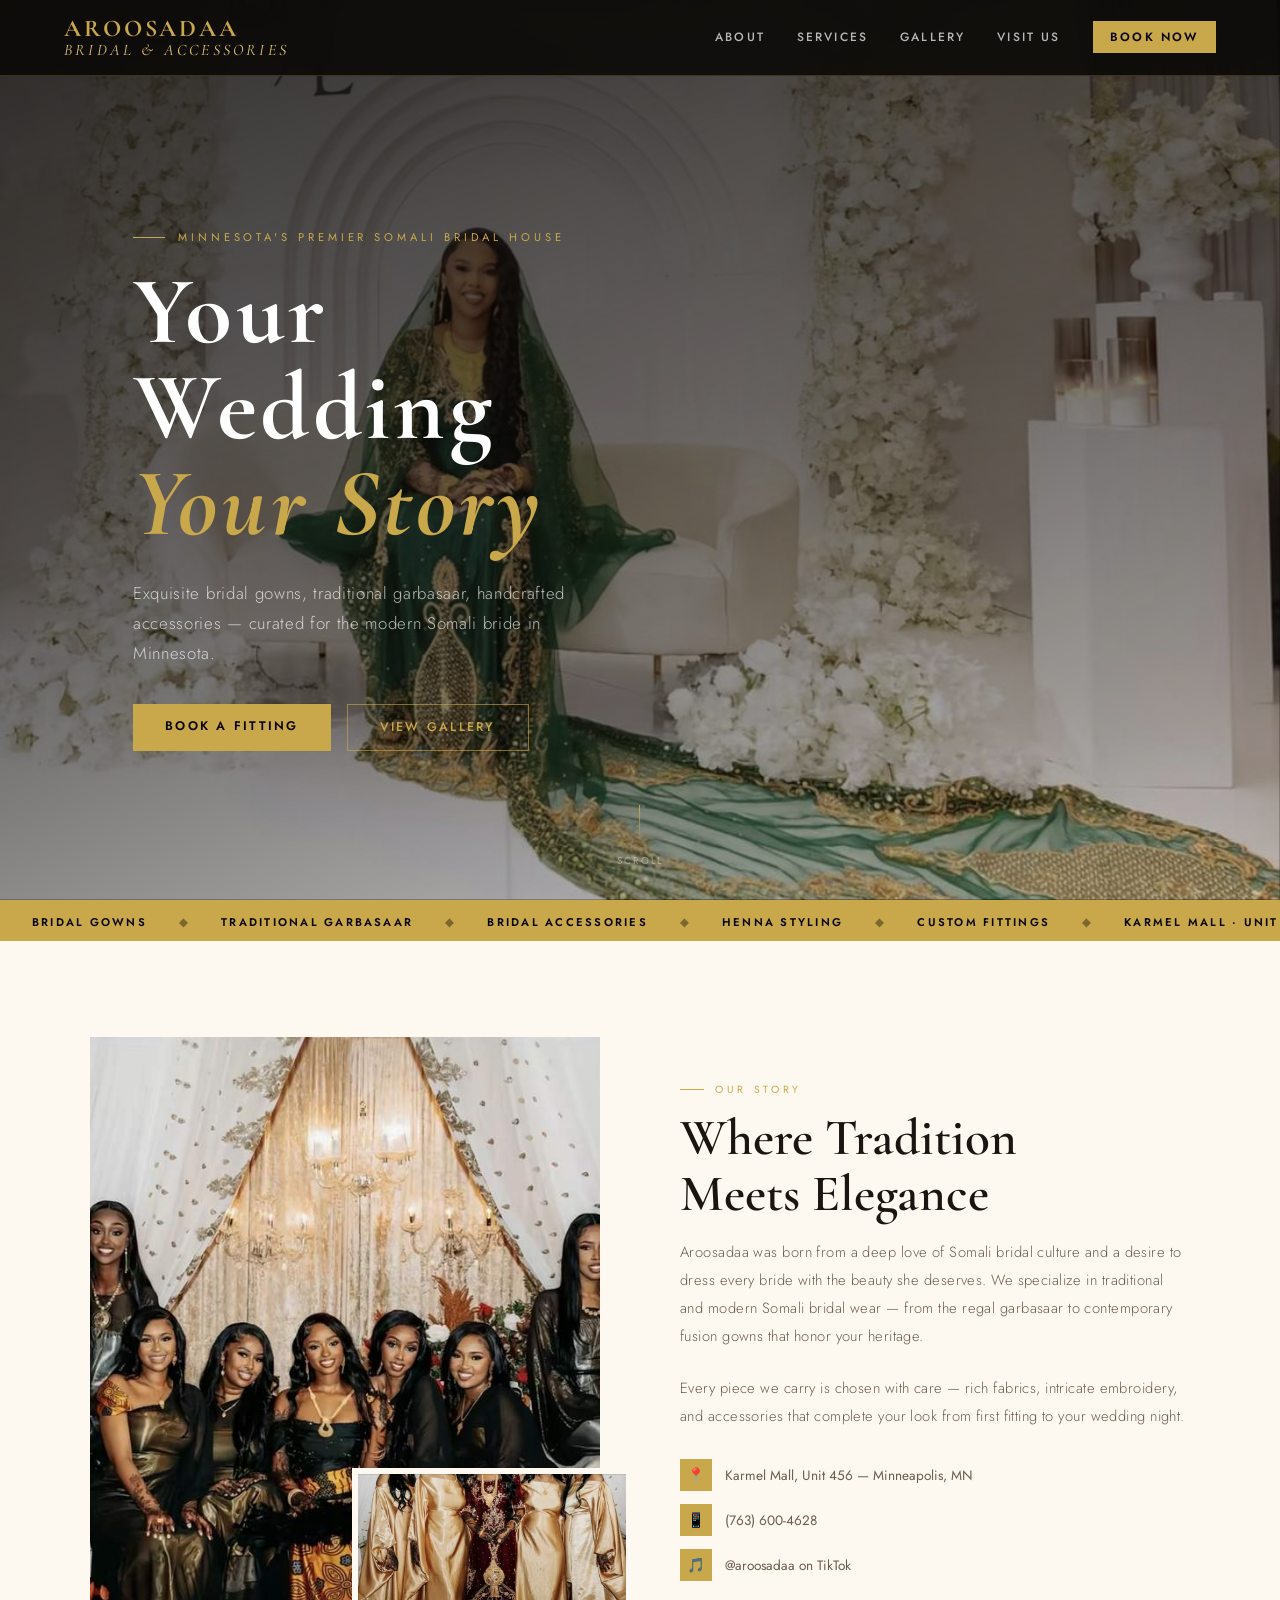
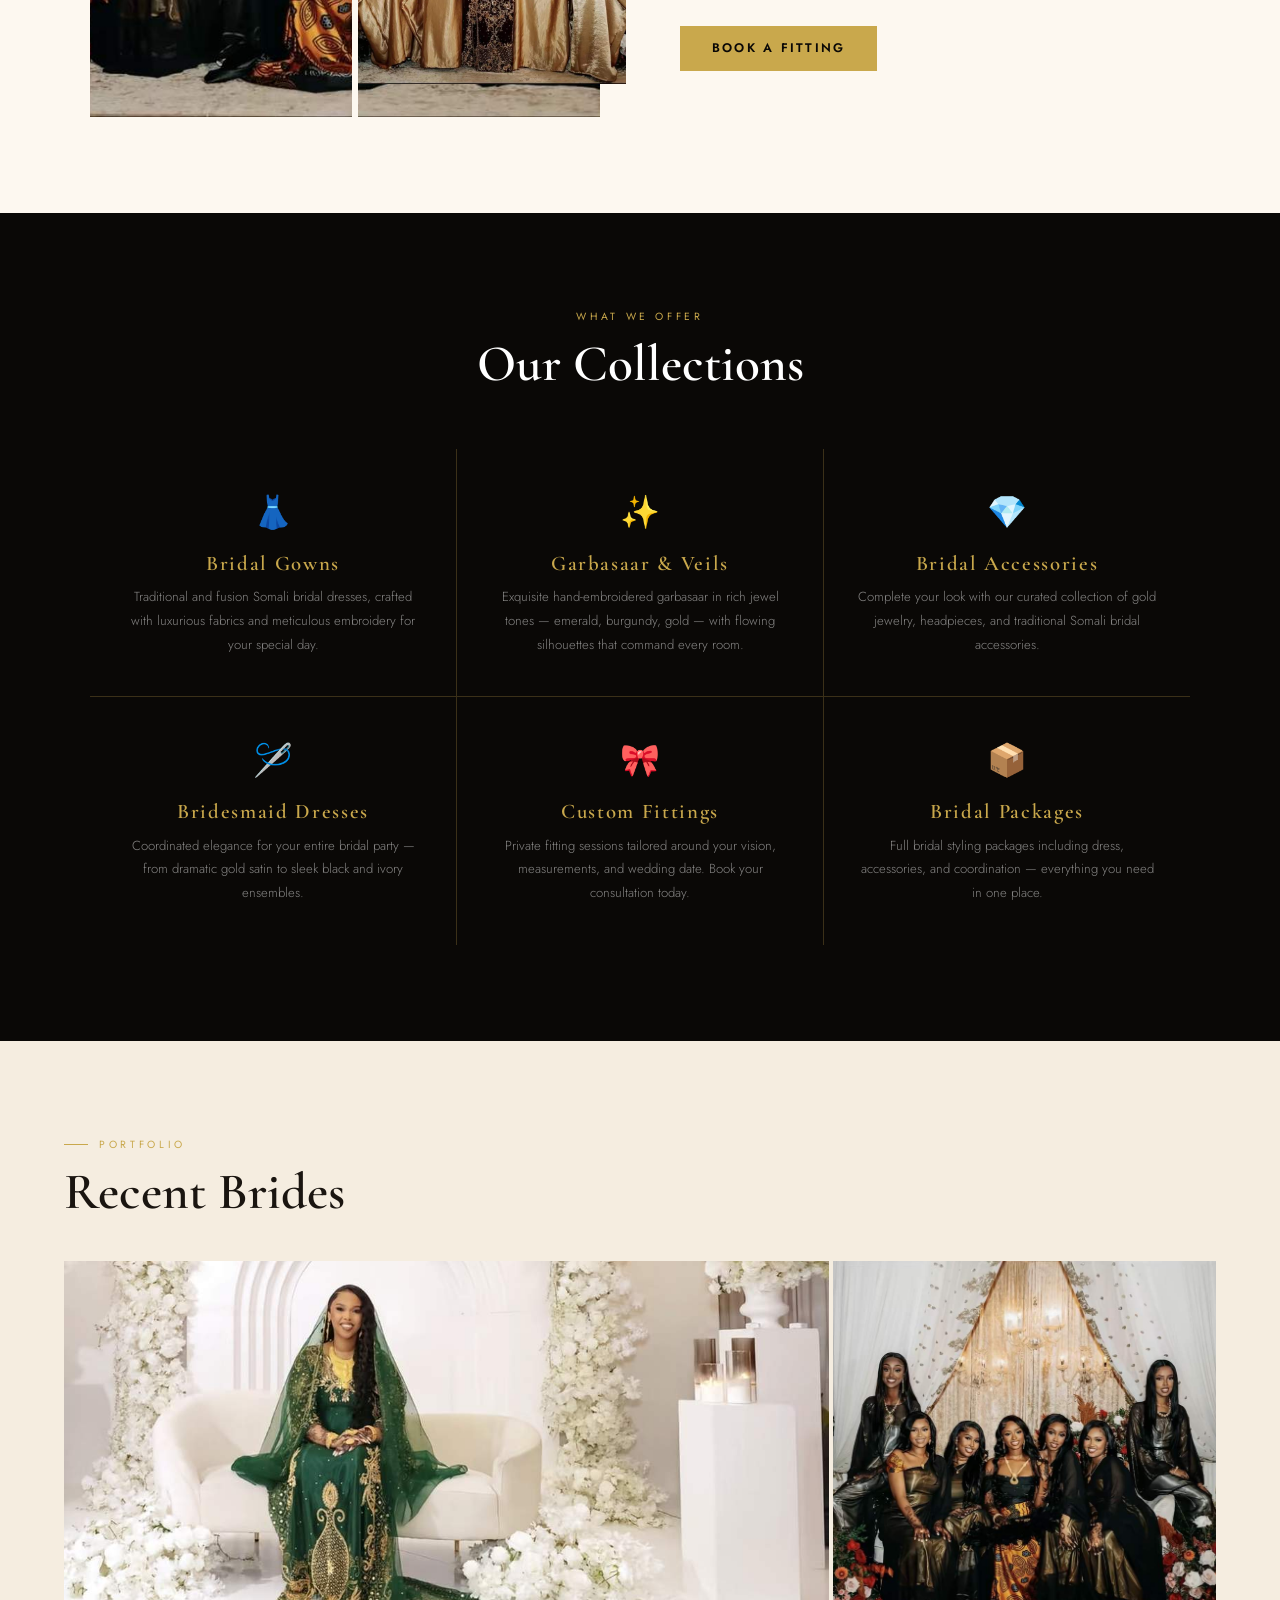
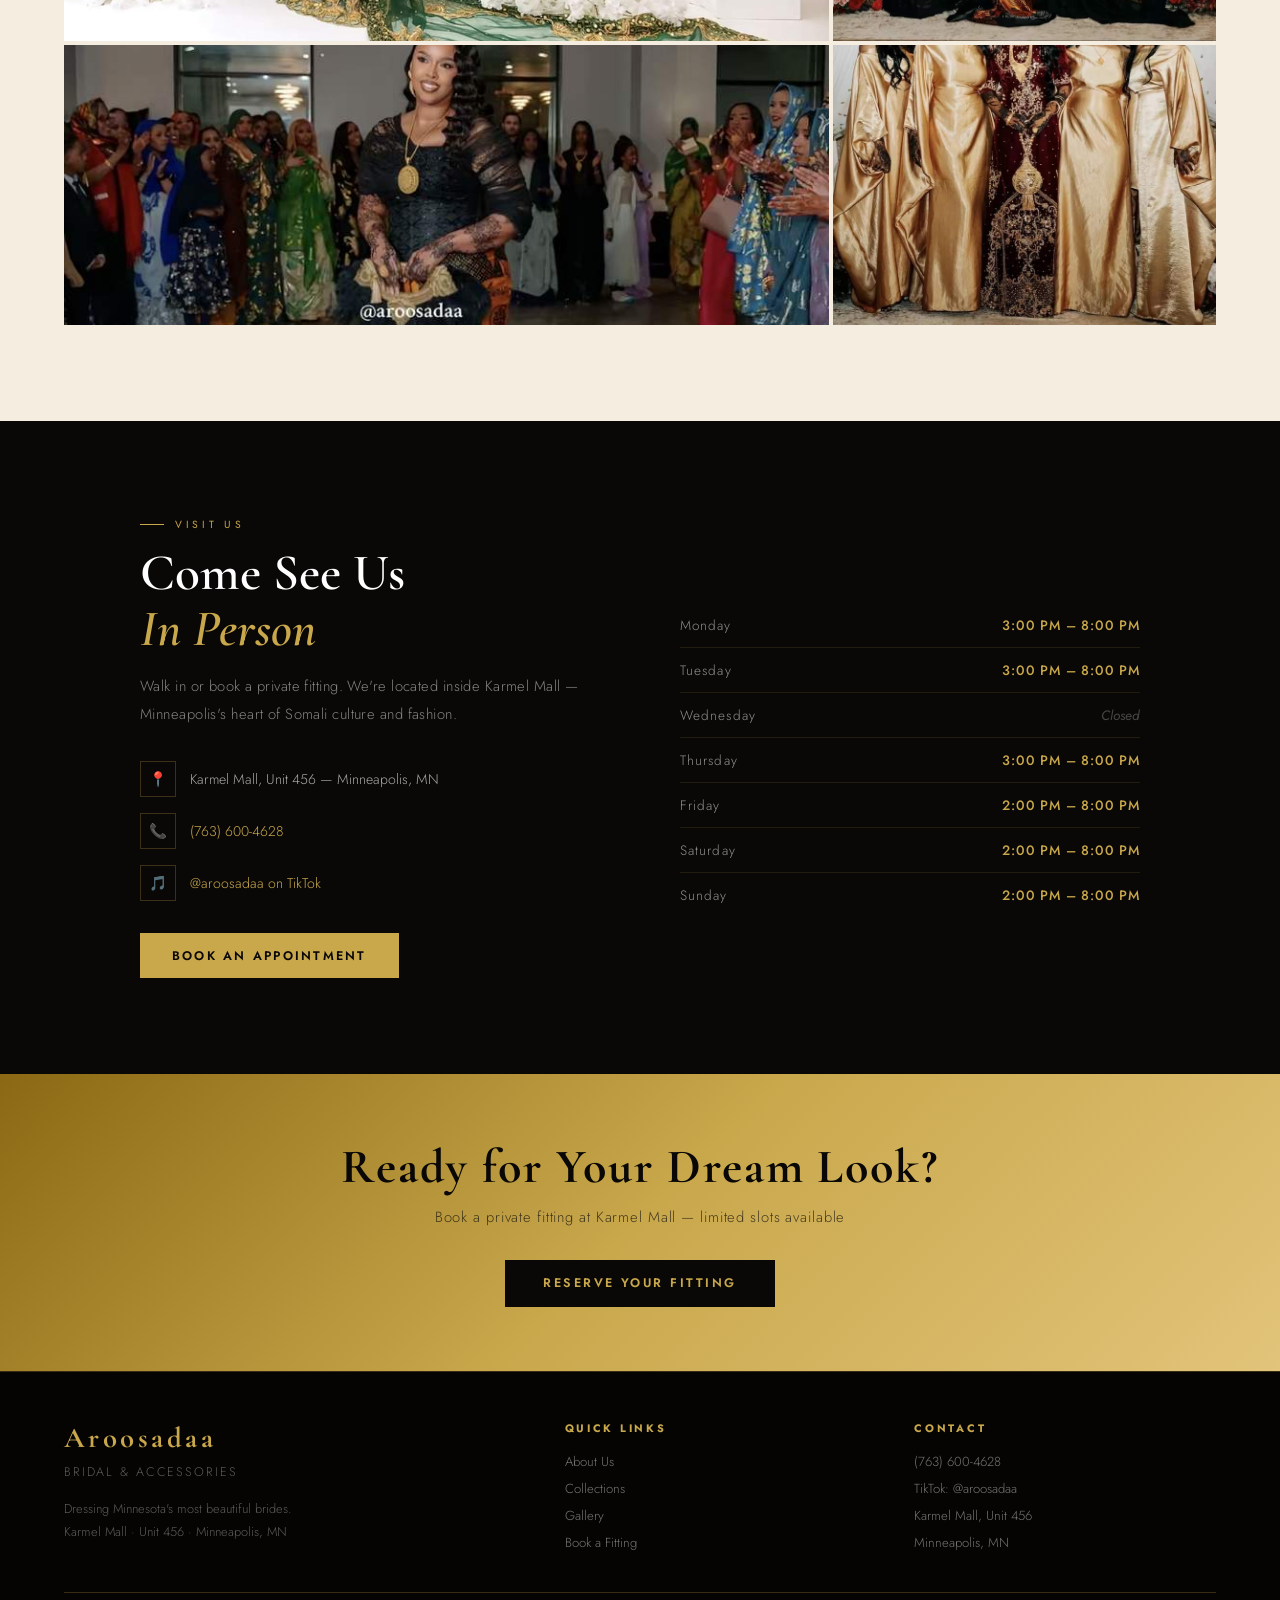
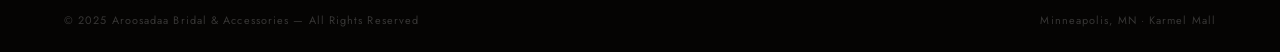
==== index.html @ 484277cc "Rename index to index.html" ====
<!DOCTYPE html>
<html lang="en">
<head>
<meta charset="UTF-8">
<meta name="viewport" content="width=device-width,initial-scale=1.0,maximum-scale=1.0,user-scalable=no">
<title>Aroosadaa — Bridal & Accessories | Minnesota</title>
<meta name="description" content="Somali bridal dresses, accessories & styling in Minnesota. Karmel Mall Unit 456. Call 763-600-4628.">
<meta property="og:title" content="Aroosadaa — Bridal & Accessories">
<meta property="og:description" content="Luxury Somali bridal fashion in Minnesota. Karmel Mall Unit 456.">
<meta property="og:image" content="[data-uri]...">
<link rel="preconnect" href="https://fonts.googleapis.com">
<link href="https://fonts.googleapis.com/css2?family=Cormorant+Garamond:ital,wght@0,400;0,600;0,700;1,400;1,600&family=Jost:wght@300;400;500;600&display=swap" rel="stylesheet">
<style>
*,*::before,*::after{box-sizing:border-box;margin:0;padding:0}
:root{
  --black:#0a0806;
  --gold:#c9a84c;
  --gold-light:#e2c47a;
  --gold-dark:#8b6914;
  --cream:#fdf8f0;
  --warm:#f5ede0;
  --text:#1a1510;
  --mid:#6b5d4f;
  --white:#fff;
  --border:rgba(201,168,76,.25);
}
html{scroll-behavior:smooth}
body{font-family:'Jost',sans-serif;color:var(--text);background:var(--black);overflow-x:hidden;-webkit-text-size-adjust:100%}
img{display:block;width:100%;object-fit:cover}
a{text-decoration:none;color:inherit}

/* NAV */
nav{position:fixed;top:0;left:0;right:0;z-index:300;display:flex;align-items:center;justify-content:space-between;padding:.9rem 5%;background:rgba(10,8,6,.88);backdrop-filter:blur(12px);border-bottom:1px solid var(--border)}
.nav-logo{font-family:'Cormorant Garamond',serif;font-size:1.5rem;font-weight:700;color:var(--gold);letter-spacing:.12em;text-transform:uppercase}
.nav-logo span{font-weight:400;font-style:italic;color:var(--gold-light);font-size:1rem;display:block;letter-spacing:.2em;margin-top:-.2rem}
.nav-links{display:flex;gap:2rem;align-items:center}
.nav-links a{font-size:.75rem;font-weight:500;letter-spacing:.18em;text-transform:uppercase;color:rgba(255,255,255,.7);transition:color .2s}
.nav-links a:hover{color:var(--gold)}
.nav-cta{background:var(--gold)!important;color:var(--black)!important;padding:.45rem 1.1rem;font-weight:600!important}
.nav-cta:hover{background:var(--gold-light)!important}
.nav-phone{display:none;background:var(--gold);color:var(--black);padding:.4rem 1rem;font-size:.72rem;font-weight:600;letter-spacing:.1em;text-transform:uppercase}

/* HERO */
.hero{position:relative;height:100svh;min-height:600px;overflow:hidden;margin-top:0}
.hero-bg{position:absolute;inset:0}
.hero-bg img{width:100%;height:100%;object-fit:cover;object-position:center 20%;transform:scale(1.04);animation:heroZoom 12s ease forwards}
@keyframes heroZoom{to{transform:scale(1)}}
.hero-bg::after{content:'';position:absolute;inset:0;background:linear-gradient(160deg,rgba(10,8,6,.85) 0%,rgba(10,8,6,.6) 50%,rgba(10,8,6,.2) 100%)}
.hero-content{position:relative;z-index:2;height:100%;display:flex;flex-direction:column;justify-content:center;padding:0 6%;padding-top:80px;max-width:700px}
.hero-eyebrow{font-size:.7rem;letter-spacing:.35em;text-transform:uppercase;color:var(--gold);margin-bottom:1.2rem;display:flex;align-items:center;gap:.8rem}
.hero-eyebrow::before{content:'';width:32px;height:1px;background:var(--gold)}
.hero h1{font-family:'Cormorant Garamond',serif;font-size:clamp(3rem,8vw,6rem);font-weight:700;color:var(--white);line-height:1;letter-spacing:.04em;margin-bottom:.4rem}
.hero h1 em{color:var(--gold);font-style:italic;display:block}
.hero-sub{font-size:clamp(.9rem,2.5vw,1.05rem);color:rgba(255,255,255,.7);line-height:1.8;margin:1.2rem 0 2.2rem;max-width:480px;font-weight:300;letter-spacing:.04em}
.hero-btns{display:flex;gap:1rem;flex-wrap:wrap}
.btn-gold{background:var(--gold);color:var(--black);padding:.85rem 2rem;font-family:'Jost',sans-serif;font-size:.78rem;font-weight:600;letter-spacing:.18em;text-transform:uppercase;transition:all .25s;display:inline-block}
.btn-gold:hover{background:var(--gold-light)}
.btn-ghost{border:1px solid rgba(201,168,76,.6);color:var(--gold);padding:.85rem 2rem;font-size:.78rem;font-weight:500;letter-spacing:.18em;text-transform:uppercase;transition:all .25s;display:inline-block}
.btn-ghost:hover{border-color:var(--gold);background:rgba(201,168,76,.08)}
.hero-scroll{position:absolute;bottom:2rem;left:50%;transform:translateX(-50%);z-index:2;display:flex;flex-direction:column;align-items:center;gap:.5rem;color:rgba(255,255,255,.4);font-size:.62rem;letter-spacing:.2em;text-transform:uppercase}
.hero-scroll-line{width:1px;height:40px;background:linear-gradient(to bottom,var(--gold),transparent);animation:scrollLine 2s ease-in-out infinite}
@keyframes scrollLine{0%,100%{opacity:.4;transform:scaleY(1)}50%{opacity:1;transform:scaleY(.6)}}

/* TICKER */
.ticker{background:var(--gold);overflow:hidden;padding:.55rem 0;white-space:nowrap}
.ticker-inner{display:inline-flex;animation:ticker 20s linear infinite}
.ticker-inner span{padding:0 2rem;color:var(--black);font-size:.7rem;font-weight:600;letter-spacing:.2em;text-transform:uppercase}
.ticker-inner .sep{color:rgba(10,8,6,.4);padding:0}
@keyframes ticker{from{transform:translateX(0)}to{transform:translateX(-50%)}}

/* SECTION BASE */
section{padding:6rem 5%}
.s-label{font-size:.65rem;letter-spacing:.35em;text-transform:uppercase;color:var(--gold);margin-bottom:.8rem;display:flex;align-items:center;gap:.7rem}
.s-label::before{content:'';width:24px;height:1px;background:var(--gold)}
.s-title{font-family:'Cormorant Garamond',serif;font-size:clamp(2rem,5vw,3.2rem);font-weight:600;line-height:1.1;margin-bottom:1rem}
.s-body{font-size:.92rem;line-height:1.9;color:var(--mid);font-weight:300;letter-spacing:.03em}

/* ABOUT */
.about{background:var(--cream)}
.about-inner{display:grid;grid-template-columns:1fr 1fr;gap:5rem;align-items:center;max-width:1100px;margin:0 auto}
.about-img-wrap{position:relative}
.about-img-main{aspect-ratio:3/4;overflow:hidden}
.about-img-main img{height:100%}
.about-img-accent{position:absolute;bottom:-2rem;right:-2rem;width:55%;aspect-ratio:1;overflow:hidden;border:6px solid var(--cream)}
.about-text .s-body{margin-bottom:1.5rem}
.about-detail{display:flex;align-items:center;gap:.8rem;margin-bottom:.8rem;font-size:.85rem;color:var(--mid)}
.about-detail-icon{width:32px;height:32px;background:var(--gold);display:flex;align-items:center;justify-content:center;font-size:.9rem;flex-shrink:0}

/* SERVICES */
.services{background:var(--black)}
.services-head{text-align:center;margin-bottom:3.5rem}
.services-head .s-title{color:var(--white)}
.services-head .s-label{justify-content:center}
.services-head .s-label::before{display:none}
.services-grid{display:grid;grid-template-columns:repeat(3,1fr);gap:1px;background:var(--border);max-width:1100px;margin:0 auto}
.svc-card{background:var(--black);padding:2.5rem 2rem;text-align:center;transition:background .3s;position:relative;overflow:hidden}
.svc-card::before{content:'';position:absolute;bottom:0;left:0;right:0;height:2px;background:var(--gold);transform:scaleX(0);transition:transform .4s;transform-origin:left}
.svc-card:hover{background:#12100d}
.svc-card:hover::before{transform:scaleX(1)}
.svc-icon{font-size:2rem;margin-bottom:1rem}
.svc-name{font-family:'Cormorant Garamond',serif;font-size:1.3rem;font-weight:600;color:var(--gold);margin-bottom:.6rem;letter-spacing:.08em}
.svc-desc{font-size:.82rem;color:rgba(255,255,255,.5);line-height:1.8;font-weight:300}

/* GALLERY */
.gallery{background:var(--warm);padding:6rem 0}
.gallery-head{padding:0 5%;margin-bottom:2.5rem}
.gallery-grid{display:grid;grid-template-columns:2fr 1fr;grid-template-rows:380px 280px;gap:4px;padding:0 5%}
.g-item{overflow:hidden;position:relative}
.g-item.span2{grid-column:1/3}
.g-item img{height:100%;transition:transform .6s ease}
.g-item:hover img{transform:scale(1.04)}
.g-item-overlay{position:absolute;inset:0;background:linear-gradient(to top,rgba(10,8,6,.6) 0%,transparent 50%);opacity:0;transition:opacity .3s}
.g-item:hover .g-item-overlay{opacity:1}

/* HOURS */
.hours{background:var(--black)}
.hours-inner{display:grid;grid-template-columns:1fr 1fr;gap:5rem;align-items:center;max-width:1000px;margin:0 auto}
.hours .s-title{color:var(--white)}
.hours-table{margin-top:1.5rem}
.h-row{display:flex;justify-content:space-between;align-items:center;padding:.75rem 0;border-bottom:1px solid rgba(201,168,76,.12);font-size:.85rem}
.h-row:last-child{border:none}
.h-day{color:rgba(255,255,255,.55);letter-spacing:.08em;font-weight:300}
.h-time{color:var(--gold);font-weight:500;letter-spacing:.06em}
.h-closed{color:rgba(255,255,255,.25);font-style:italic}
.hours-cta{margin-top:2rem;display:flex;flex-direction:column;gap:1rem}
.contact-line{display:flex;align-items:center;gap:.9rem;color:rgba(255,255,255,.65);font-size:.88rem;font-weight:300}
.contact-icon{width:36px;height:36px;border:1px solid var(--border);display:flex;align-items:center;justify-content:center;font-size:.9rem;flex-shrink:0;color:var(--gold)}

/* CTA BANNER */
.cta-band{background:linear-gradient(135deg,var(--gold-dark) 0%,var(--gold) 50%,var(--gold-light) 100%);padding:4rem 5%;text-align:center}
.cta-band h2{font-family:'Cormorant Garamond',serif;font-size:clamp(2rem,5vw,3rem);font-weight:700;color:var(--black);margin-bottom:.6rem;letter-spacing:.04em}
.cta-band p{color:rgba(10,8,6,.7);font-size:.92rem;margin-bottom:2rem;font-weight:300;letter-spacing:.06em}
.btn-dark{background:var(--black);color:var(--gold);padding:.9rem 2.4rem;font-size:.78rem;font-weight:600;letter-spacing:.2em;text-transform:uppercase;transition:all .25s;display:inline-block}
.btn-dark:hover{background:#1a1510}

/* FOOTER */
footer{background:#050403;padding:3rem 5% 1.5rem;border-top:1px solid var(--border)}
.footer-top{display:grid;grid-template-columns:1.5fr 1fr 1fr;gap:3rem;padding-bottom:2rem;border-bottom:1px solid var(--border)}
.footer-brand{font-family:'Cormorant Garamond',serif;font-size:1.8rem;font-weight:700;color:var(--gold);letter-spacing:.12em;margin-bottom:.5rem}
.footer-tagline{font-size:.78rem;color:rgba(255,255,255,.35);letter-spacing:.15em;text-transform:uppercase;font-weight:300}
.footer-col h4{font-size:.68rem;letter-spacing:.25em;text-transform:uppercase;color:var(--gold);margin-bottom:1rem}
.footer-col a,.footer-col p{display:block;font-size:.82rem;color:rgba(255,255,255,.45);margin-bottom:.5rem;font-weight:300;transition:color .2s}
.footer-col a:hover{color:var(--gold)}
.footer-bottom{padding-top:1.2rem;display:flex;justify-content:space-between;align-items:center;flex-wrap:wrap;gap:.5rem}
.footer-bottom p{font-size:.68rem;color:rgba(255,255,255,.2);letter-spacing:.1em}

/* SCROLL REVEAL */
.reveal{opacity:0;transform:translateY(32px);transition:opacity .7s ease,transform .7s ease}
.reveal-l{opacity:0;transform:translateX(-40px);transition:opacity .75s ease,transform .75s ease}
.reveal-r{opacity:0;transform:translateX(40px);transition:opacity .75s ease,transform .75s ease}
.reveal.vis,.reveal-l.vis,.reveal-r.vis{opacity:1;transform:none}
.d1{transition-delay:.1s}.d2{transition-delay:.2s}.d3{transition-delay:.3s}

/* MOBILE */
@media(max-width:768px){
  .nav-links{display:none}
  .nav-phone{display:block}
  .about-inner{grid-template-columns:1fr;gap:3rem}
  .about-img-accent{display:none}
  .services-grid{grid-template-columns:1fr}
  .gallery-grid{grid-template-columns:1fr;grid-template-rows:280px 240px 240px;padding:0 4%}
  .g-item.span2{grid-column:auto}
  .hours-inner{grid-template-columns:1fr;gap:2rem}
  .footer-top{grid-template-columns:1fr;gap:1.8rem}
}
@media(max-width:480px){
  nav{padding:.8rem 4%}
  .hero-content{padding:0 5%;padding-top:70px}
  .hero h1{font-size:clamp(2.6rem,12vw,3.5rem)}
  .hero-btns{flex-direction:column}
  .btn-gold,.btn-ghost{text-align:center;width:100%;padding:.85rem 1rem}
  section{padding:4rem 4%}
  .gallery{padding:4rem 0}
  .gallery-head{padding:0 4%}
  .gallery-grid{padding:0 4%;gap:3px}
}
</style>
</head>
<body>

<nav>
  <div class="nav-logo">Aroosadaa<span>Bridal & Accessories</span></div>
  <div class="nav-links">
    <a href="#about">About</a>
    <a href="#services">Services</a>
    <a href="#gallery">Gallery</a>
    <a href="#hours">Visit Us</a>
    <a href="booking.html" class="nav-cta">Book Now</a>
  </div>
  <a href="tel:7636004628" class="nav-phone">📞 Book Now</a>
</nav>

<!-- HERO -->
<section class="hero">
  <div class="hero-bg">
    <img src="[data-uri]" alt="Aroosadaa bridal group">
  </div>
  <div class="hero-content">
    <div class="hero-eyebrow">Minnesota's Premier Somali Bridal House</div>
    <h1>Your Wedding<em>Your Story</em></h1>
    <p class="hero-sub">Exquisite bridal gowns, traditional garbasaar, handcrafted accessories — curated for the modern Somali bride in Minnesota.</p>
    <div class="hero-btns">
      <a href="booking.html" class="btn-gold">Book a Fitting</a>
      <a href="#gallery" class="btn-ghost">View Gallery</a>
    </div>
  </div>
  <div class="hero-scroll"><div class="hero-scroll-line"></div>Scroll</div>
</section>

<!-- TICKER -->
<div class="ticker">
  <div class="ticker-inner">
    <span>Bridal Gowns</span><span class="sep">◆</span>
    <span>Traditional Garbasaar</span><span class="sep">◆</span>
    <span>Bridal Accessories</span><span class="sep">◆</span>
    <span>Henna Styling</span><span class="sep">◆</span>
    <span>Custom Fittings</span><span class="sep">◆</span>
    <span>Karmel Mall · Unit 456</span><span class="sep">◆</span>
    <span>Bridal Gowns</span><span class="sep">◆</span>
    <span>Traditional Garbasaar</span><span class="sep">◆</span>
    <span>Bridal Accessories</span><span class="sep">◆</span>
    <span>Henna Styling</span><span class="sep">◆</span>
    <span>Custom Fittings</span><span class="sep">◆</span>
    <span>Karmel Mall · Unit 456</span><span class="sep">◆</span>
  </div>
</div>

<!-- ABOUT -->
<section class="about" id="about">
  <div class="about-inner">
    <div class="about-img-wrap reveal-l">
      <div class="about-img-main"><img src="[data-uri]" alt="Bride in emerald gown"></div>
      <div class="about-img-accent"><img src="[data-uri]" alt="Gold bridal dresses"></div>
    </div>
    <div class="about-text reveal-r">
      <p class="s-label">Our Story</p>
      <h2 class="s-title">Where Tradition<br>Meets Elegance</h2>
      <p class="s-body">Aroosadaa was born from a deep love of Somali bridal culture and a desire to dress every bride with the beauty she deserves. We specialize in traditional and modern Somali bridal wear — from the regal garbasaar to contemporary fusion gowns that honor your heritage.</p>
      <p class="s-body" style="margin-top:.8rem">Every piece we carry is chosen with care — rich fabrics, intricate embroidery, and accessories that complete your look from first fitting to your wedding night.</p>
      <div style="margin-top:1.8rem">
        <div class="about-detail"><div class="about-detail-icon">📍</div>Karmel Mall, Unit 456 — Minneapolis, MN</div>
        <div class="about-detail"><div class="about-detail-icon">📱</div>(763) 600-4628</div>
        <div class="about-detail"><div class="about-detail-icon">🎵</div>@aroosadaa on TikTok</div>
      </div>
      <a href="booking.html" class="btn-gold" style="display:inline-block;margin-top:2rem">Book a Fitting</a>
    </div>
  </div>
</section>

<!-- SERVICES -->
<section class="services" id="services">
  <div class="services-head reveal">
    <p class="s-label">What We Offer</p>
    <h2 class="s-title">Our Collections</h2>
  </div>
  <div class="services-grid">
    <div class="svc-card reveal d1"><div class="svc-icon">👗</div><div class="svc-name">Bridal Gowns</div><p class="svc-desc">Traditional and fusion Somali bridal dresses, crafted with luxurious fabrics and meticulous embroidery for your special day.</p></div>
    <div class="svc-card reveal d2"><div class="svc-icon">✨</div><div class="svc-name">Garbasaar & Veils</div><p class="svc-desc">Exquisite hand-embroidered garbasaar in rich jewel tones — emerald, burgundy, gold — with flowing silhouettes that command every room.</p></div>
    <div class="svc-card reveal d3"><div class="svc-icon">💎</div><div class="svc-name">Bridal Accessories</div><p class="svc-desc">Complete your look with our curated collection of gold jewelry, headpieces, and traditional Somali bridal accessories.</p></div>
    <div class="svc-card reveal d1"><div class="svc-icon">🪡</div><div class="svc-name">Bridesmaid Dresses</div><p class="svc-desc">Coordinated elegance for your entire bridal party — from dramatic gold satin to sleek black and ivory ensembles.</p></div>
    <div class="svc-card reveal d2"><div class="svc-icon">🎀</div><div class="svc-name">Custom Fittings</div><p class="svc-desc">Private fitting sessions tailored around your vision, measurements, and wedding date. Book your consultation today.</p></div>
    <div class="svc-card reveal d3"><div class="svc-icon">📦</div><div class="svc-name">Bridal Packages</div><p class="svc-desc">Full bridal styling packages including dress, accessories, and coordination — everything you need in one place.</p></div>
  </div>
</section>

<!-- GALLERY -->
<section class="gallery" id="gallery">
  <div class="gallery-head reveal">
    <p class="s-label">Portfolio</p>
    <h2 class="s-title">Recent Brides</h2>
  </div>
  <div class="gallery-grid">
    <div class="g-item reveal">
      <img src="[data-uri]" alt="Bridal group shot">
      <div class="g-item-overlay"></div>
    </div>
    <div class="g-item reveal d1">
      <img src="[data-uri]" alt="Emerald bridal gown">
      <div class="g-item-overlay"></div>
    </div>
    <div class="g-item reveal d1">
      <img src="[data-uri]" alt="Bride entrance">
      <div class="g-item-overlay"></div>
    </div>
    <div class="g-item reveal d2">
      <img src="[data-uri]" alt="Gold bridesmaid dresses">
      <div class="g-item-overlay"></div>
    </div>
  </div>
</section>

<!-- HOURS -->
<section class="hours" id="hours">
  <div class="hours-inner">
    <div class="reveal-l">
      <p class="s-label">Visit Us</p>
      <h2 class="s-title" style="color:var(--white)">Come See Us<br><em style="color:var(--gold);font-family:'Cormorant Garamond',serif;font-style:italic">In Person</em></h2>
      <p class="s-body" style="margin-top:.5rem;color:rgba(255,255,255,.5)">Walk in or book a private fitting. We're located inside Karmel Mall — Minneapolis's heart of Somali culture and fashion.</p>
      <div class="hours-cta">
        <div class="contact-line"><div class="contact-icon">📍</div>Karmel Mall, Unit 456 — Minneapolis, MN</div>
        <div class="contact-line"><div class="contact-icon">📞</div><a href="tel:7636004628" style="color:var(--gold)">(763) 600-4628</a></div>
        <div class="contact-line"><div class="contact-icon">🎵</div><a href="https://tiktok.com/@aroosadaa" target="_blank" style="color:var(--gold)">@aroosadaa on TikTok</a></div>
      </div>
      <a href="booking.html" class="btn-gold" style="display:inline-block;margin-top:2rem">Book an Appointment</a>
    </div>
    <div class="reveal-r">
      <div class="hours-table">
        <div class="h-row"><span class="h-day">Monday</span><span class="h-time">3:00 PM – 8:00 PM</span></div>
        <div class="h-row"><span class="h-day">Tuesday</span><span class="h-time">3:00 PM – 8:00 PM</span></div>
        <div class="h-row"><span class="h-day">Wednesday</span><span class="h-closed">Closed</span></div>
        <div class="h-row"><span class="h-day">Thursday</span><span class="h-time">3:00 PM – 8:00 PM</span></div>
        <div class="h-row"><span class="h-day">Friday</span><span class="h-time">2:00 PM – 8:00 PM</span></div>
        <div class="h-row"><span class="h-day">Saturday</span><span class="h-time">2:00 PM – 8:00 PM</span></div>
        <div class="h-row"><span class="h-day">Sunday</span><span class="h-time">2:00 PM – 8:00 PM</span></div>
      </div>
    </div>
  </div>
</section>

<!-- CTA BAND -->
<div class="cta-band">
  <h2>Ready for Your Dream Look?</h2>
  <p>Book a private fitting at Karmel Mall — limited slots available</p>
  <a href="booking.html" class="btn-dark">Reserve Your Fitting</a>
</div>

<!-- FOOTER -->
<footer>
  <div class="footer-top">
    <div>
      <div class="footer-brand">Aroosadaa</div>
      <div class="footer-tagline">Bridal & Accessories</div>
      <p style="color:rgba(255,255,255,.35);font-size:.8rem;margin-top:1rem;font-weight:300;line-height:1.8">Dressing Minnesota's most beautiful brides.<br>Karmel Mall · Unit 456 · Minneapolis, MN</p>
    </div>
    <div class="footer-col">
      <h4>Quick Links</h4>
      <a href="#about">About Us</a>
      <a href="#services">Collections</a>
      <a href="#gallery">Gallery</a>
      <a href="booking.html">Book a Fitting</a>
    </div>
    <div class="footer-col">
      <h4>Contact</h4>
      <a href="tel:7636004628">(763) 600-4628</a>
      <a href="https://tiktok.com/@aroosadaa" target="_blank">TikTok: @aroosadaa</a>
      <p>Karmel Mall, Unit 456</p>
      <p>Minneapolis, MN</p>
    </div>
  </div>
  <div class="footer-bottom">
    <p>© 2025 Aroosadaa Bridal & Accessories — All Rights Reserved</p>
    <p>Minneapolis, MN · Karmel Mall</p>
  </div>
</footer>

<script>
const ro = new IntersectionObserver(entries => {
  entries.forEach(e => { if(e.isIntersecting) e.target.classList.add('vis') });
}, {threshold:.12});
document.querySelectorAll('.reveal,.reveal-l,.reveal-r').forEach(el => ro.observe(el));
</script>
</body>
</html>
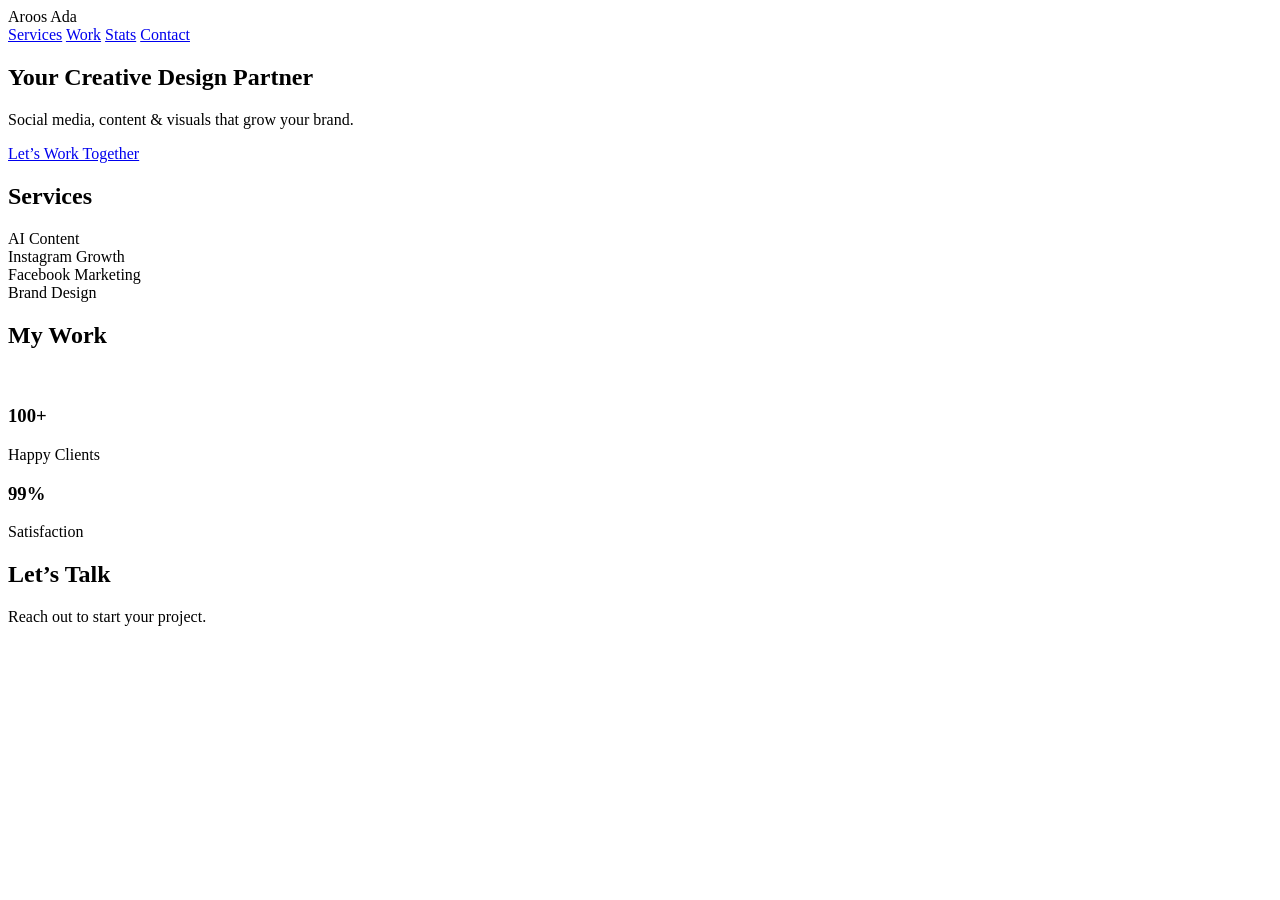
==== commit 3e5ef372: "Update index.html" ====
--- a/index.html
+++ b/index.html
@@ -1,363 +1,85 @@
 <!DOCTYPE html>
 <html lang="en">
 <head>
-<meta charset="UTF-8">
-<meta name="viewport" content="width=device-width,initial-scale=1.0,maximum-scale=1.0,user-scalable=no">
-<title>Aroosadaa — Bridal & Accessories | Minnesota</title>
-<meta name="description" content="Somali bridal dresses, accessories & styling in Minnesota. Karmel Mall Unit 456. Call 763-600-4628.">
-<meta property="og:title" content="Aroosadaa — Bridal & Accessories">
-<meta property="og:description" content="Luxury Somali bridal fashion in Minnesota. Karmel Mall Unit 456.">
-<meta property="og:image" content="[data-uri]...">
-<link rel="preconnect" href="https://fonts.googleapis.com">
-<link href="https://fonts.googleapis.com/css2?family=Cormorant+Garamond:ital,wght@0,400;0,600;0,700;1,400;1,600&family=Jost:wght@300;400;500;600&display=swap" rel="stylesheet">
-<style>
-*,*::before,*::after{box-sizing:border-box;margin:0;padding:0}
-:root{
-  --black:#0a0806;
-  --gold:#c9a84c;
-  --gold-light:#e2c47a;
-  --gold-dark:#8b6914;
-  --cream:#fdf8f0;
-  --warm:#f5ede0;
-  --text:#1a1510;
-  --mid:#6b5d4f;
-  --white:#fff;
-  --border:rgba(201,168,76,.25);
-}
-html{scroll-behavior:smooth}
-body{font-family:'Jost',sans-serif;color:var(--text);background:var(--black);overflow-x:hidden;-webkit-text-size-adjust:100%}
-img{display:block;width:100%;object-fit:cover}
-a{text-decoration:none;color:inherit}
+  <meta charset="UTF-8" />
+  <meta name="viewport" content="width=device-width, initial-scale=1" />
+  <title>Aroos Ada — Creative Design Partner</title>
 
-/* NAV */
-nav{position:fixed;top:0;left:0;right:0;z-index:300;display:flex;align-items:center;justify-content:space-between;padding:.9rem 5%;background:rgba(10,8,6,.88);backdrop-filter:blur(12px);border-bottom:1px solid var(--border)}
-.nav-logo{font-family:'Cormorant Garamond',serif;font-size:1.5rem;font-weight:700;color:var(--gold);letter-spacing:.12em;text-transform:uppercase}
-.nav-logo span{font-weight:400;font-style:italic;color:var(--gold-light);font-size:1rem;display:block;letter-spacing:.2em;margin-top:-.2rem}
-.nav-links{display:flex;gap:2rem;align-items:center}
-.nav-links a{font-size:.75rem;font-weight:500;letter-spacing:.18em;text-transform:uppercase;color:rgba(255,255,255,.7);transition:color .2s}
-.nav-links a:hover{color:var(--gold)}
-.nav-cta{background:var(--gold)!important;color:var(--black)!important;padding:.45rem 1.1rem;font-weight:600!important}
-.nav-cta:hover{background:var(--gold-light)!important}
-.nav-phone{display:none;background:var(--gold);color:var(--black);padding:.4rem 1rem;font-size:.72rem;font-weight:600;letter-spacing:.1em;text-transform:uppercase}
+  <!-- Styles -->
+  <link rel="stylesheet" href="style.css" />
 
-/* HERO */
-.hero{position:relative;height:100svh;min-height:600px;overflow:hidden;margin-top:0}
-.hero-bg{position:absolute;inset:0}
-.hero-bg img{width:100%;height:100%;object-fit:cover;object-position:center 20%;transform:scale(1.04);animation:heroZoom 12s ease forwards}
-@keyframes heroZoom{to{transform:scale(1)}}
-.hero-bg::after{content:'';position:absolute;inset:0;background:linear-gradient(160deg,rgba(10,8,6,.85) 0%,rgba(10,8,6,.6) 50%,rgba(10,8,6,.2) 100%)}
-.hero-content{position:relative;z-index:2;height:100%;display:flex;flex-direction:column;justify-content:center;padding:0 6%;padding-top:80px;max-width:700px}
-.hero-eyebrow{font-size:.7rem;letter-spacing:.35em;text-transform:uppercase;color:var(--gold);margin-bottom:1.2rem;display:flex;align-items:center;gap:.8rem}
-.hero-eyebrow::before{content:'';width:32px;height:1px;background:var(--gold)}
-.hero h1{font-family:'Cormorant Garamond',serif;font-size:clamp(3rem,8vw,6rem);font-weight:700;color:var(--white);line-height:1;letter-spacing:.04em;margin-bottom:.4rem}
-.hero h1 em{color:var(--gold);font-style:italic;display:block}
-.hero-sub{font-size:clamp(.9rem,2.5vw,1.05rem);color:rgba(255,255,255,.7);line-height:1.8;margin:1.2rem 0 2.2rem;max-width:480px;font-weight:300;letter-spacing:.04em}
-.hero-btns{display:flex;gap:1rem;flex-wrap:wrap}
-.btn-gold{background:var(--gold);color:var(--black);padding:.85rem 2rem;font-family:'Jost',sans-serif;font-size:.78rem;font-weight:600;letter-spacing:.18em;text-transform:uppercase;transition:all .25s;display:inline-block}
-.btn-gold:hover{background:var(--gold-light)}
-.btn-ghost{border:1px solid rgba(201,168,76,.6);color:var(--gold);padding:.85rem 2rem;font-size:.78rem;font-weight:500;letter-spacing:.18em;text-transform:uppercase;transition:all .25s;display:inline-block}
-.btn-ghost:hover{border-color:var(--gold);background:rgba(201,168,76,.08)}
-.hero-scroll{position:absolute;bottom:2rem;left:50%;transform:translateX(-50%);z-index:2;display:flex;flex-direction:column;align-items:center;gap:.5rem;color:rgba(255,255,255,.4);font-size:.62rem;letter-spacing:.2em;text-transform:uppercase}
-.hero-scroll-line{width:1px;height:40px;background:linear-gradient(to bottom,var(--gold),transparent);animation:scrollLine 2s ease-in-out infinite}
-@keyframes scrollLine{0%,100%{opacity:.4;transform:scaleY(1)}50%{opacity:1;transform:scaleY(.6)}}
+  <!-- Google Font -->
+  <link href="https://fonts.googleapis.com/css2?family=Inter:wght@300;400;600;700&display=swap" rel="stylesheet">
 
-/* TICKER */
-.ticker{background:var(--gold);overflow:hidden;padding:.55rem 0;white-space:nowrap}
-.ticker-inner{display:inline-flex;animation:ticker 20s linear infinite}
-.ticker-inner span{padding:0 2rem;color:var(--black);font-size:.7rem;font-weight:600;letter-spacing:.2em;text-transform:uppercase}
-.ticker-inner .sep{color:rgba(10,8,6,.4);padding:0}
-@keyframes ticker{from{transform:translateX(0)}to{transform:translateX(-50%)}}
-
-/* SECTION BASE */
-section{padding:6rem 5%}
-.s-label{font-size:.65rem;letter-spacing:.35em;text-transform:uppercase;color:var(--gold);margin-bottom:.8rem;display:flex;align-items:center;gap:.7rem}
-.s-label::before{content:'';width:24px;height:1px;background:var(--gold)}
-.s-title{font-family:'Cormorant Garamond',serif;font-size:clamp(2rem,5vw,3.2rem);font-weight:600;line-height:1.1;margin-bottom:1rem}
-.s-body{font-size:.92rem;line-height:1.9;color:var(--mid);font-weight:300;letter-spacing:.03em}
-
-/* ABOUT */
-.about{background:var(--cream)}
-.about-inner{display:grid;grid-template-columns:1fr 1fr;gap:5rem;align-items:center;max-width:1100px;margin:0 auto}
-.about-img-wrap{position:relative}
-.about-img-main{aspect-ratio:3/4;overflow:hidden}
-.about-img-main img{height:100%}
-.about-img-accent{position:absolute;bottom:-2rem;right:-2rem;width:55%;aspect-ratio:1;overflow:hidden;border:6px solid var(--cream)}
-.about-text .s-body{margin-bottom:1.5rem}
-.about-detail{display:flex;align-items:center;gap:.8rem;margin-bottom:.8rem;font-size:.85rem;color:var(--mid)}
-.about-detail-icon{width:32px;height:32px;background:var(--gold);display:flex;align-items:center;justify-content:center;font-size:.9rem;flex-shrink:0}
-
-/* SERVICES */
-.services{background:var(--black)}
-.services-head{text-align:center;margin-bottom:3.5rem}
-.services-head .s-title{color:var(--white)}
-.services-head .s-label{justify-content:center}
-.services-head .s-label::before{display:none}
-.services-grid{display:grid;grid-template-columns:repeat(3,1fr);gap:1px;background:var(--border);max-width:1100px;margin:0 auto}
-.svc-card{background:var(--black);padding:2.5rem 2rem;text-align:center;transition:background .3s;position:relative;overflow:hidden}
-.svc-card::before{content:'';position:absolute;bottom:0;left:0;right:0;height:2px;background:var(--gold);transform:scaleX(0);transition:transform .4s;transform-origin:left}
-.svc-card:hover{background:#12100d}
-.svc-card:hover::before{transform:scaleX(1)}
-.svc-icon{font-size:2rem;margin-bottom:1rem}
-.svc-name{font-family:'Cormorant Garamond',serif;font-size:1.3rem;font-weight:600;color:var(--gold);margin-bottom:.6rem;letter-spacing:.08em}
-.svc-desc{font-size:.82rem;color:rgba(255,255,255,.5);line-height:1.8;font-weight:300}
-
-/* GALLERY */
-.gallery{background:var(--warm);padding:6rem 0}
-.gallery-head{padding:0 5%;margin-bottom:2.5rem}
-.gallery-grid{display:grid;grid-template-columns:2fr 1fr;grid-template-rows:380px 280px;gap:4px;padding:0 5%}
-.g-item{overflow:hidden;position:relative}
-.g-item.span2{grid-column:1/3}
-.g-item img{height:100%;transition:transform .6s ease}
-.g-item:hover img{transform:scale(1.04)}
-.g-item-overlay{position:absolute;inset:0;background:linear-gradient(to top,rgba(10,8,6,.6) 0%,transparent 50%);opacity:0;transition:opacity .3s}
-.g-item:hover .g-item-overlay{opacity:1}
-
-/* HOURS */
-.hours{background:var(--black)}
-.hours-inner{display:grid;grid-template-columns:1fr 1fr;gap:5rem;align-items:center;max-width:1000px;margin:0 auto}
-.hours .s-title{color:var(--white)}
-.hours-table{margin-top:1.5rem}
-.h-row{display:flex;justify-content:space-between;align-items:center;padding:.75rem 0;border-bottom:1px solid rgba(201,168,76,.12);font-size:.85rem}
-.h-row:last-child{border:none}
-.h-day{color:rgba(255,255,255,.55);letter-spacing:.08em;font-weight:300}
-.h-time{color:var(--gold);font-weight:500;letter-spacing:.06em}
-.h-closed{color:rgba(255,255,255,.25);font-style:italic}
-.hours-cta{margin-top:2rem;display:flex;flex-direction:column;gap:1rem}
-.contact-line{display:flex;align-items:center;gap:.9rem;color:rgba(255,255,255,.65);font-size:.88rem;font-weight:300}
-.contact-icon{width:36px;height:36px;border:1px solid var(--border);display:flex;align-items:center;justify-content:center;font-size:.9rem;flex-shrink:0;color:var(--gold)}
-
-/* CTA BANNER */
-.cta-band{background:linear-gradient(135deg,var(--gold-dark) 0%,var(--gold) 50%,var(--gold-light) 100%);padding:4rem 5%;text-align:center}
-.cta-band h2{font-family:'Cormorant Garamond',serif;font-size:clamp(2rem,5vw,3rem);font-weight:700;color:var(--black);margin-bottom:.6rem;letter-spacing:.04em}
-.cta-band p{color:rgba(10,8,6,.7);font-size:.92rem;margin-bottom:2rem;font-weight:300;letter-spacing:.06em}
-.btn-dark{background:var(--black);color:var(--gold);padding:.9rem 2.4rem;font-size:.78rem;font-weight:600;letter-spacing:.2em;text-transform:uppercase;transition:all .25s;display:inline-block}
-.btn-dark:hover{background:#1a1510}
-
-/* FOOTER */
-footer{background:#050403;padding:3rem 5% 1.5rem;border-top:1px solid var(--border)}
-.footer-top{display:grid;grid-template-columns:1.5fr 1fr 1fr;gap:3rem;padding-bottom:2rem;border-bottom:1px solid var(--border)}
-.footer-brand{font-family:'Cormorant Garamond',serif;font-size:1.8rem;font-weight:700;color:var(--gold);letter-spacing:.12em;margin-bottom:.5rem}
-.footer-tagline{font-size:.78rem;color:rgba(255,255,255,.35);letter-spacing:.15em;text-transform:uppercase;font-weight:300}
-.footer-col h4{font-size:.68rem;letter-spacing:.25em;text-transform:uppercase;color:var(--gold);margin-bottom:1rem}
-.footer-col a,.footer-col p{display:block;font-size:.82rem;color:rgba(255,255,255,.45);margin-bottom:.5rem;font-weight:300;transition:color .2s}
-.footer-col a:hover{color:var(--gold)}
-.footer-bottom{padding-top:1.2rem;display:flex;justify-content:space-between;align-items:center;flex-wrap:wrap;gap:.5rem}
-.footer-bottom p{font-size:.68rem;color:rgba(255,255,255,.2);letter-spacing:.1em}
-
-/* SCROLL REVEAL */
-.reveal{opacity:0;transform:translateY(32px);transition:opacity .7s ease,transform .7s ease}
-.reveal-l{opacity:0;transform:translateX(-40px);transition:opacity .75s ease,transform .75s ease}
-.reveal-r{opacity:0;transform:translateX(40px);transition:opacity .75s ease,transform .75s ease}
-.reveal.vis,.reveal-l.vis,.reveal-r.vis{opacity:1;transform:none}
-.d1{transition-delay:.1s}.d2{transition-delay:.2s}.d3{transition-delay:.3s}
-
-/* MOBILE */
-@media(max-width:768px){
-  .nav-links{display:none}
-  .nav-phone{display:block}
-  .about-inner{grid-template-columns:1fr;gap:3rem}
-  .about-img-accent{display:none}
-  .services-grid{grid-template-columns:1fr}
-  .gallery-grid{grid-template-columns:1fr;grid-template-rows:280px 240px 240px;padding:0 4%}
-  .g-item.span2{grid-column:auto}
-  .hours-inner{grid-template-columns:1fr;gap:2rem}
-  .footer-top{grid-template-columns:1fr;gap:1.8rem}
-}
-@media(max-width:480px){
-  nav{padding:.8rem 4%}
-  .hero-content{padding:0 5%;padding-top:70px}
-  .hero h1{font-size:clamp(2.6rem,12vw,3.5rem)}
-  .hero-btns{flex-direction:column}
-  .btn-gold,.btn-ghost{text-align:center;width:100%;padding:.85rem 1rem}
-  section{padding:4rem 4%}
-  .gallery{padding:4rem 0}
-  .gallery-head{padding:0 4%}
-  .gallery-grid{padding:0 4%;gap:3px}
-}
-</style>
+  <!-- ✅ Parallax CSS (ADDED) -->
+  <link rel="stylesheet" href="parallax.css">
 </head>
 <body>
 
-<nav>
-  <div class="nav-logo">Aroosadaa<span>Bridal & Accessories</span></div>
-  <div class="nav-links">
-    <a href="#about">About</a>
-    <a href="#services">Services</a>
-    <a href="#gallery">Gallery</a>
-    <a href="#hours">Visit Us</a>
-    <a href="booking.html" class="nav-cta">Book Now</a>
-  </div>
-  <a href="tel:7636004628" class="nav-phone">📞 Book Now</a>
-</nav>
+  <!-- Navbar -->
+  <header class="navbar">
+    <div class="logo">Aroos Ada</div>
+    <nav>
+      <a href="#services">Services</a>
+      <a href="#work">Work</a>
+      <a href="#stats">Stats</a>
+      <a href="#contact">Contact</a>
+    </nav>
+  </header>
 
-<!-- HERO -->
-<section class="hero">
-  <div class="hero-bg">
-    <img src="[data-uri]" alt="Aroosadaa bridal group">
-  </div>
-  <div class="hero-content">
-    <div class="hero-eyebrow">Minnesota's Premier Somali Bridal House</div>
-    <h1>Your Wedding<em>Your Story</em></h1>
-    <p class="hero-sub">Exquisite bridal gowns, traditional garbasaar, handcrafted accessories — curated for the modern Somali bride in Minnesota.</p>
-    <div class="hero-btns">
-      <a href="booking.html" class="btn-gold">Book a Fitting</a>
-      <a href="#gallery" class="btn-ghost">View Gallery</a>
+  <!-- Hero -->
+  <section class="hero">
+    <div class="hero-text">
+      <h1>Your Creative Design Partner</h1>
+      <p>Social media, content & visuals that grow your brand.</p>
+      <a href="#contact" class="btn">Let’s Work Together</a>
     </div>
-  </div>
-  <div class="hero-scroll"><div class="hero-scroll-line"></div>Scroll</div>
-</section>
+  </section>
 
-<!-- TICKER -->
-<div class="ticker">
-  <div class="ticker-inner">
-    <span>Bridal Gowns</span><span class="sep">◆</span>
-    <span>Traditional Garbasaar</span><span class="sep">◆</span>
-    <span>Bridal Accessories</span><span class="sep">◆</span>
-    <span>Henna Styling</span><span class="sep">◆</span>
-    <span>Custom Fittings</span><span class="sep">◆</span>
-    <span>Karmel Mall · Unit 456</span><span class="sep">◆</span>
-    <span>Bridal Gowns</span><span class="sep">◆</span>
-    <span>Traditional Garbasaar</span><span class="sep">◆</span>
-    <span>Bridal Accessories</span><span class="sep">◆</span>
-    <span>Henna Styling</span><span class="sep">◆</span>
-    <span>Custom Fittings</span><span class="sep">◆</span>
-    <span>Karmel Mall · Unit 456</span><span class="sep">◆</span>
-  </div>
-</div>
+  <!-- Services -->
+  <section id="services" class="services">
+    <h2>Services</h2>
+    <div class="service-grid">
+      <div class="card">AI Content</div>
+      <div class="card">Instagram Growth</div>
+      <div class="card">Facebook Marketing</div>
+      <div class="card">Brand Design</div>
+    </div>
+  </section>
 
-<!-- ABOUT -->
-<section class="about" id="about">
-  <div class="about-inner">
-    <div class="about-img-wrap reveal-l">
-      <div class="about-img-main"><img src="[data-uri]" alt="Bride in emerald gown"></div>
-      <div class="about-img-accent"><img src="[data-uri]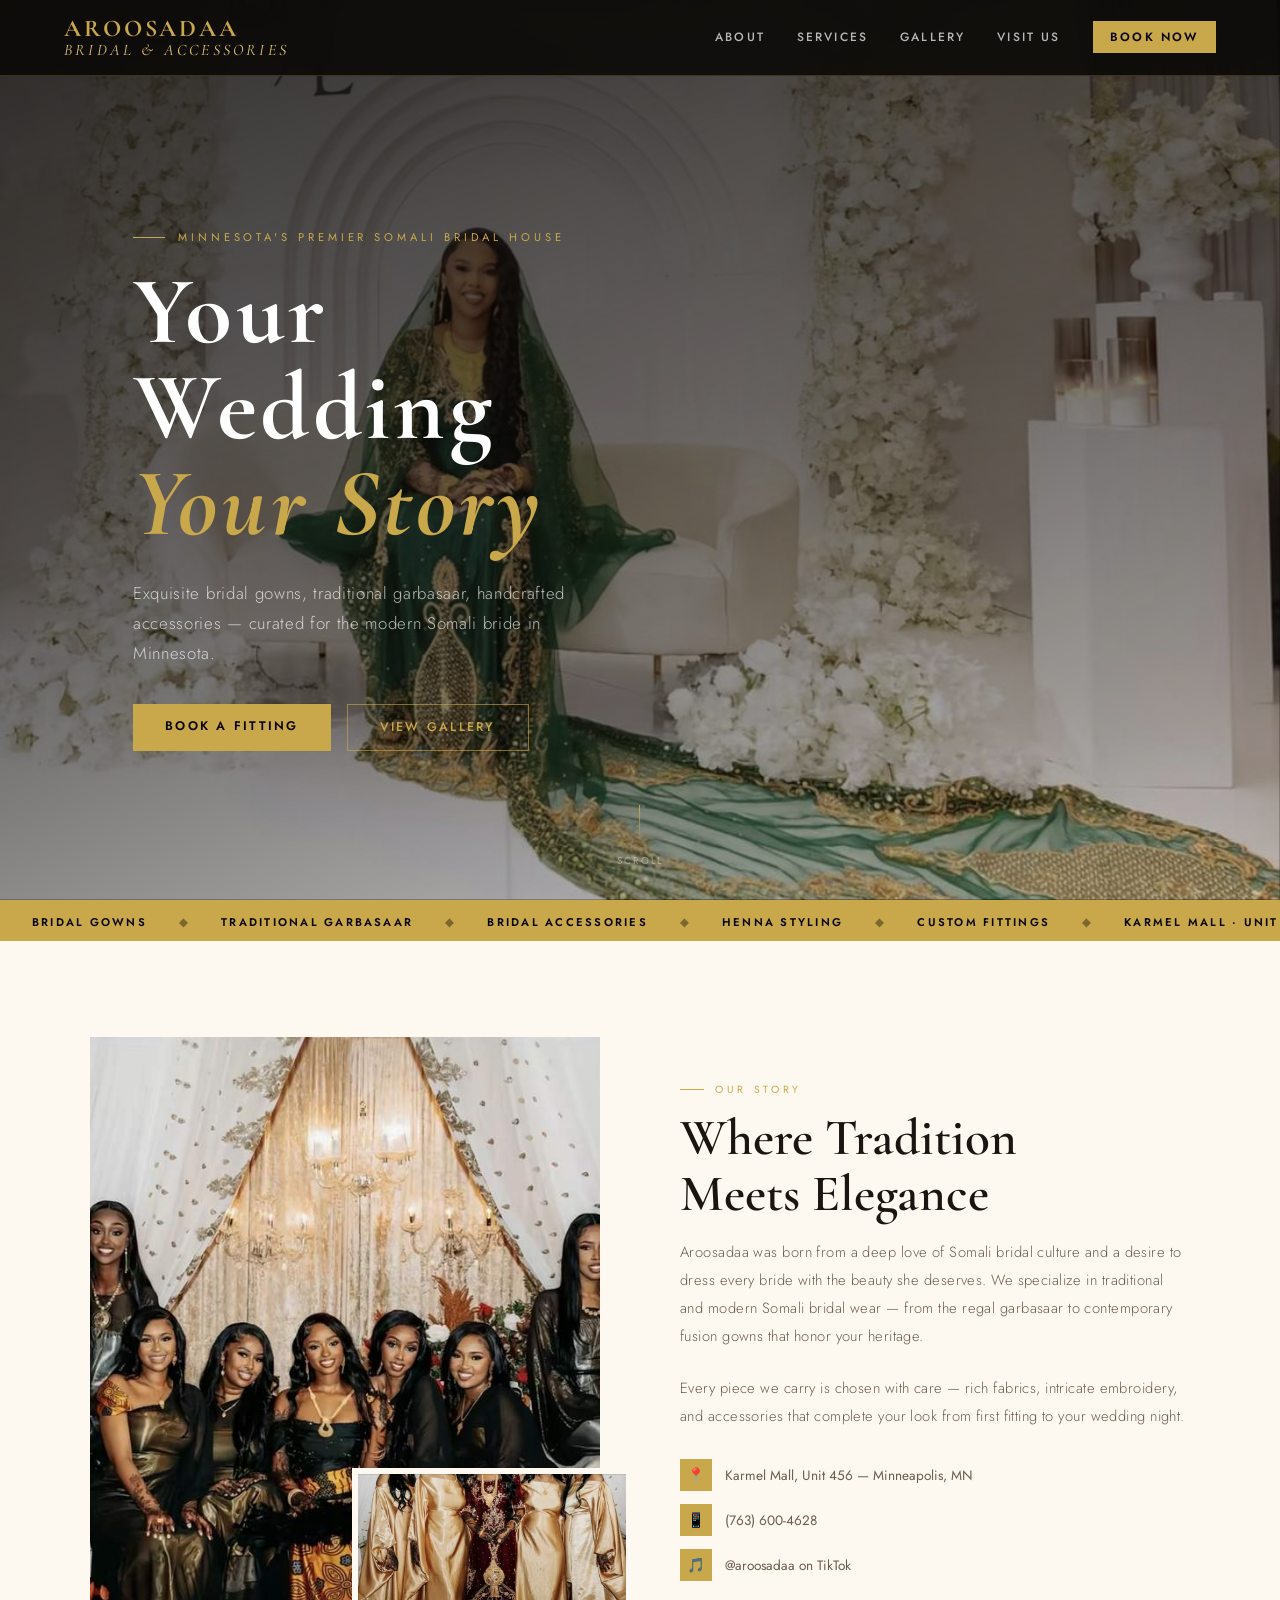
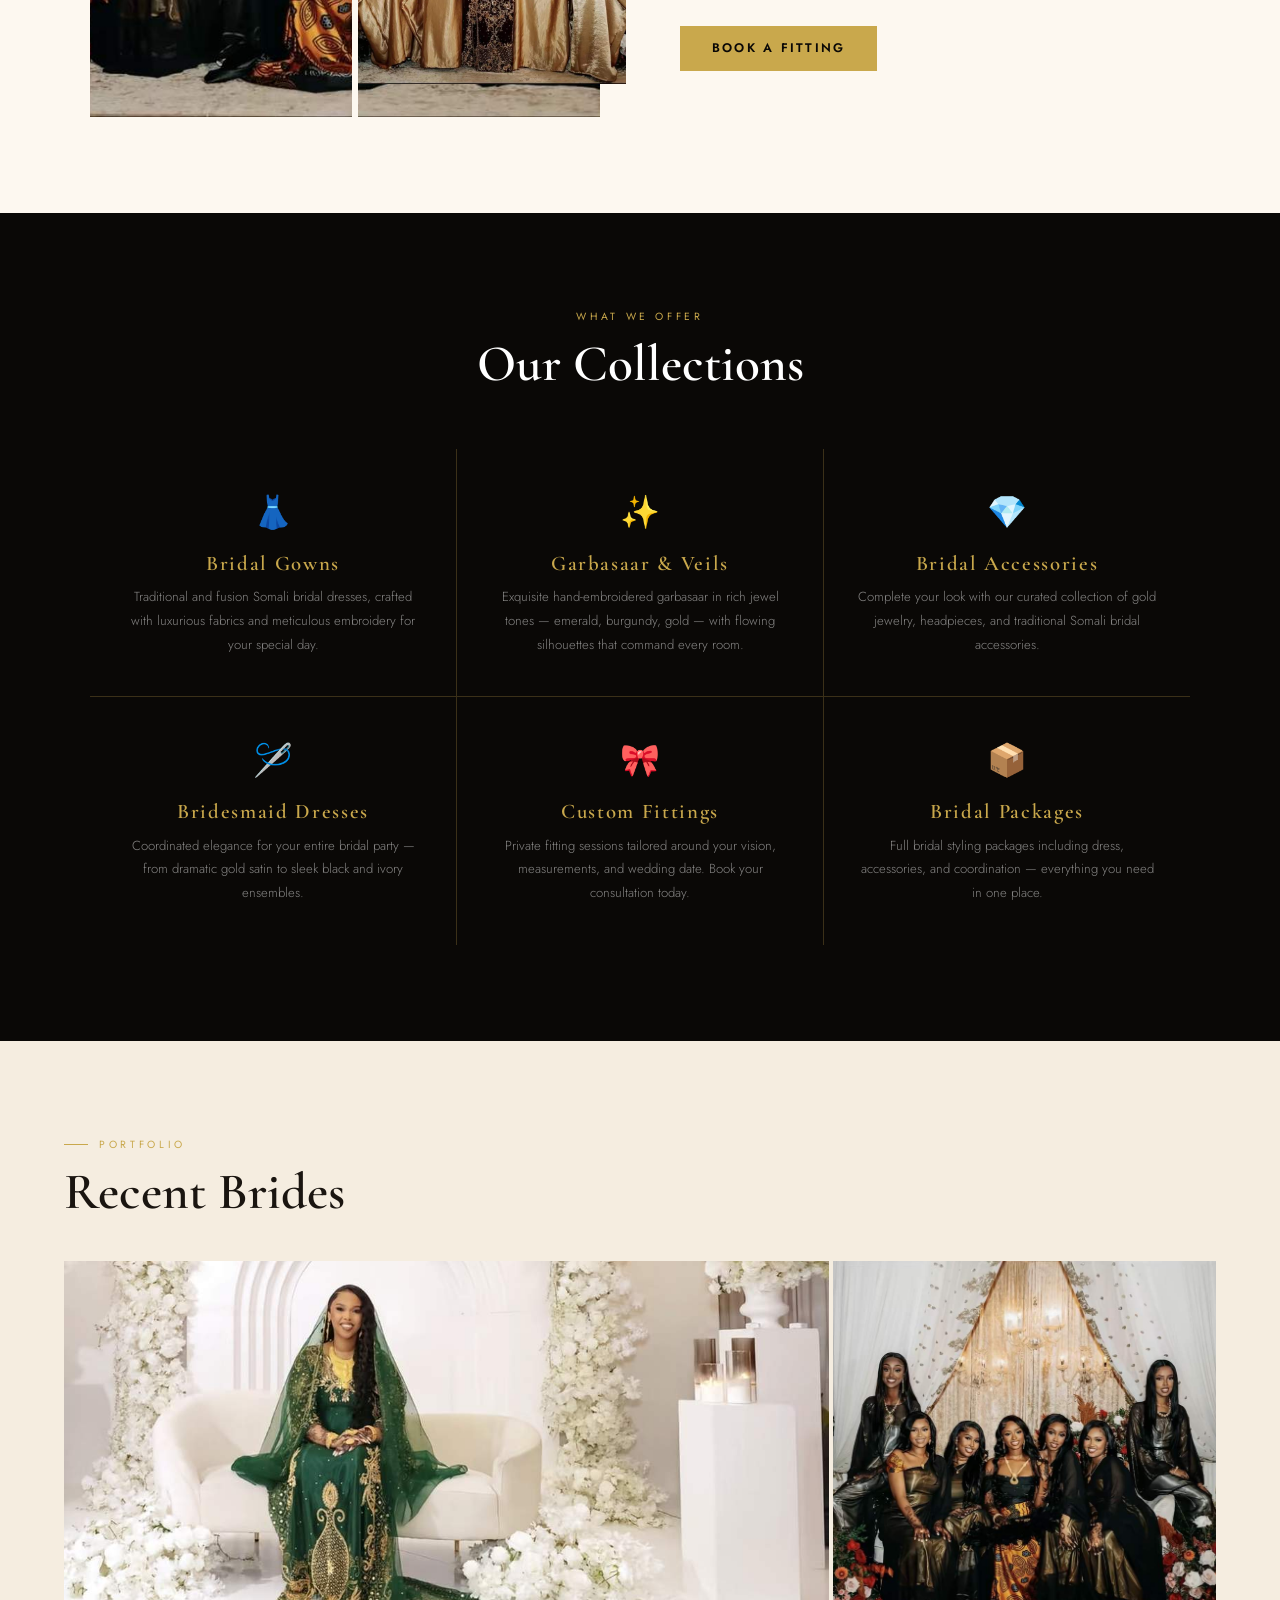
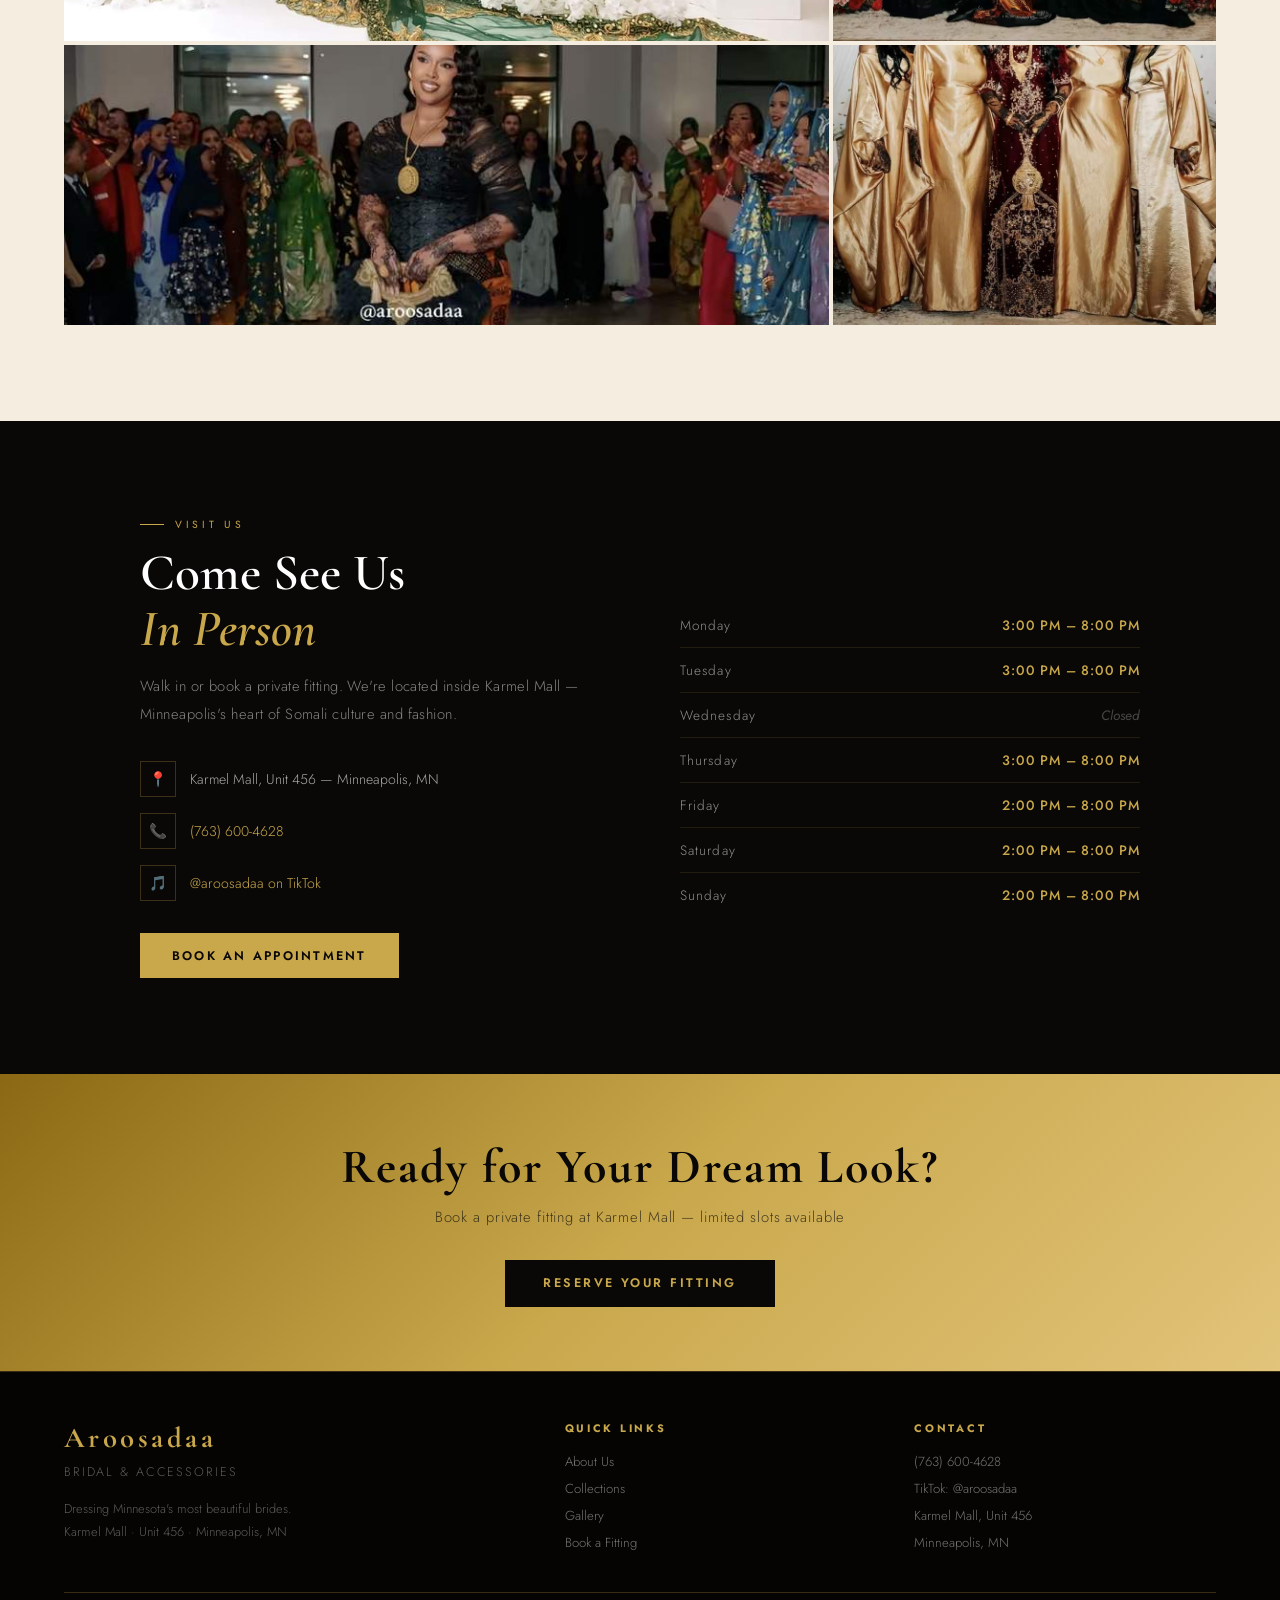
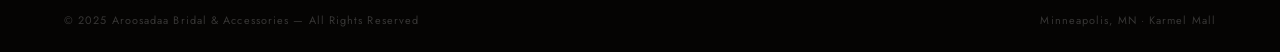
==== commit 3e81cc3e: "Update index.html" ====
--- a/index.html
+++ b/index.html
@@ -1,85 +1,363 @@
 <!DOCTYPE html>
 <html lang="en">
 <head>
-  <meta charset="UTF-8" />
-  <meta name="viewport" content="width=device-width, initial-scale=1" />
-  <title>Aroos Ada — Creative Design Partner</title>
-
-  <!-- Styles -->
-  <link rel="stylesheet" href="style.css" />
-
-  <!-- Google Font -->
-  <link href="https://fonts.googleapis.com/css2?family=Inter:wght@300;400;600;700&display=swap" rel="stylesheet">
-
-  <!-- ✅ Parallax CSS (ADDED) -->
-  <link rel="stylesheet" href="parallax.css">
+<meta charset="UTF-8">
+<meta name="viewport" content="width=device-width,initial-scale=1.0,maximum-scale=1.0,user-scalable=no">
+<title>Aroosadaa — Bridal & Accessories | Minnesota</title>
+<meta name="description" content="Somali bridal dresses, accessories & styling in Minnesota. Karmel Mall Unit 456. Call 763-600-4628.">
+<meta property="og:title" content="Aroosadaa — Bridal & Accessories">
+<meta property="og:description" content="Luxury Somali bridal fashion in Minnesota. Karmel Mall Unit 456.">
+<meta property="og:image" content="[data-uri]...">
+<link rel="preconnect" href="https://fonts.googleapis.com">
+<link href="https://fonts.googleapis.com/css2?family=Cormorant+Garamond:ital,wght@0,400;0,600;0,700;1,400;1,600&family=Jost:wght@300;400;500;600&display=swap" rel="stylesheet">
+<style>
+*,*::before,*::after{box-sizing:border-box;margin:0;padding:0}
+:root{
+  --black:#0a0806;
+  --gold:#c9a84c;
+  --gold-light:#e2c47a;
+  --gold-dark:#8b6914;
+  --cream:#fdf8f0;
+  --warm:#f5ede0;
+  --text:#1a1510;
+  --mid:#6b5d4f;
+  --white:#fff;
+  --border:rgba(201,168,76,.25);
+}
+html{scroll-behavior:smooth}
+body{font-family:'Jost',sans-serif;color:var(--text);background:var(--black);overflow-x:hidden;-webkit-text-size-adjust:100%}
+img{display:block;width:100%;object-fit:cover}
+a{text-decoration:none;color:inherit}
+
+/* NAV */
+nav{position:fixed;top:0;left:0;right:0;z-index:300;display:flex;align-items:center;justify-content:space-between;padding:.9rem 5%;background:rgba(10,8,6,.88);backdrop-filter:blur(12px);border-bottom:1px solid var(--border)}
+.nav-logo{font-family:'Cormorant Garamond',serif;font-size:1.5rem;font-weight:700;color:var(--gold);letter-spacing:.12em;text-transform:uppercase}
+.nav-logo span{font-weight:400;font-style:italic;color:var(--gold-light);font-size:1rem;display:block;letter-spacing:.2em;margin-top:-.2rem}
+.nav-links{display:flex;gap:2rem;align-items:center}
+.nav-links a{font-size:.75rem;font-weight:500;letter-spacing:.18em;text-transform:uppercase;color:rgba(255,255,255,.7);transition:color .2s}
+.nav-links a:hover{color:var(--gold)}
+.nav-cta{background:var(--gold)!important;color:var(--black)!important;padding:.45rem 1.1rem;font-weight:600!important}
+.nav-cta:hover{background:var(--gold-light)!important}
+.nav-phone{display:none;background:var(--gold);color:var(--black);padding:.4rem 1rem;font-size:.72rem;font-weight:600;letter-spacing:.1em;text-transform:uppercase}
+
+/* HERO */
+.hero{position:relative;height:100svh;min-height:600px;overflow:hidden;margin-top:0}
+.hero-bg{position:absolute;inset:0}
+.hero-bg img{width:100%;height:100%;object-fit:cover;object-position:center 20%;transform:scale(1.04);animation:heroZoom 12s ease forwards}
+@keyframes heroZoom{to{transform:scale(1)}}
+.hero-bg::after{content:'';position:absolute;inset:0;background:linear-gradient(160deg,rgba(10,8,6,.85) 0%,rgba(10,8,6,.6) 50%,rgba(10,8,6,.2) 100%)}
+.hero-content{position:relative;z-index:2;height:100%;display:flex;flex-direction:column;justify-content:center;padding:0 6%;padding-top:80px;max-width:700px}
+.hero-eyebrow{font-size:.7rem;letter-spacing:.35em;text-transform:uppercase;color:var(--gold);margin-bottom:1.2rem;display:flex;align-items:center;gap:.8rem}
+.hero-eyebrow::before{content:'';width:32px;height:1px;background:var(--gold)}
+.hero h1{font-family:'Cormorant Garamond',serif;font-size:clamp(3rem,8vw,6rem);font-weight:700;color:var(--white);line-height:1;letter-spacing:.04em;margin-bottom:.4rem}
+.hero h1 em{color:var(--gold);font-style:italic;display:block}
+.hero-sub{font-size:clamp(.9rem,2.5vw,1.05rem);color:rgba(255,255,255,.7);line-height:1.8;margin:1.2rem 0 2.2rem;max-width:480px;font-weight:300;letter-spacing:.04em}
+.hero-btns{display:flex;gap:1rem;flex-wrap:wrap}
+.btn-gold{background:var(--gold);color:var(--black);padding:.85rem 2rem;font-family:'Jost',sans-serif;font-size:.78rem;font-weight:600;letter-spacing:.18em;text-transform:uppercase;transition:all .25s;display:inline-block}
+.btn-gold:hover{background:var(--gold-light)}
+.btn-ghost{border:1px solid rgba(201,168,76,.6);color:var(--gold);padding:.85rem 2rem;font-size:.78rem;font-weight:500;letter-spacing:.18em;text-transform:uppercase;transition:all .25s;display:inline-block}
+.btn-ghost:hover{border-color:var(--gold);background:rgba(201,168,76,.08)}
+.hero-scroll{position:absolute;bottom:2rem;left:50%;transform:translateX(-50%);z-index:2;display:flex;flex-direction:column;align-items:center;gap:.5rem;color:rgba(255,255,255,.4);font-size:.62rem;letter-spacing:.2em;text-transform:uppercase}
+.hero-scroll-line{width:1px;height:40px;background:linear-gradient(to bottom,var(--gold),transparent);animation:scrollLine 2s ease-in-out infinite}
+@keyframes scrollLine{0%,100%{opacity:.4;transform:scaleY(1)}50%{opacity:1;transform:scaleY(.6)}}
+
+/* TICKER */
+.ticker{background:var(--gold);overflow:hidden;padding:.55rem 0;white-space:nowrap}
+.ticker-inner{display:inline-flex;animation:ticker 20s linear infinite}
+.ticker-inner span{padding:0 2rem;color:var(--black);font-size:.7rem;font-weight:600;letter-spacing:.2em;text-transform:uppercase}
+.ticker-inner .sep{color:rgba(10,8,6,.4);padding:0}
+@keyframes ticker{from{transform:translateX(0)}to{transform:translateX(-50%)}}
+
+/* SECTION BASE */
+section{padding:6rem 5%}
+.s-label{font-size:.65rem;letter-spacing:.35em;text-transform:uppercase;color:var(--gold);margin-bottom:.8rem;display:flex;align-items:center;gap:.7rem}
+.s-label::before{content:'';width:24px;height:1px;background:var(--gold)}
+.s-title{font-family:'Cormorant Garamond',serif;font-size:clamp(2rem,5vw,3.2rem);font-weight:600;line-height:1.1;margin-bottom:1rem}
+.s-body{font-size:.92rem;line-height:1.9;color:var(--mid);font-weight:300;letter-spacing:.03em}
+
+/* ABOUT */
+.about{background:var(--cream)}
+.about-inner{display:grid;grid-template-columns:1fr 1fr;gap:5rem;align-items:center;max-width:1100px;margin:0 auto}
+.about-img-wrap{position:relative}
+.about-img-main{aspect-ratio:3/4;overflow:hidden}
+.about-img-main img{height:100%}
+.about-img-accent{position:absolute;bottom:-2rem;right:-2rem;width:55%;aspect-ratio:1;overflow:hidden;border:6px solid var(--cream)}
+.about-text .s-body{margin-bottom:1.5rem}
+.about-detail{display:flex;align-items:center;gap:.8rem;margin-bottom:.8rem;font-size:.85rem;color:var(--mid)}
+.about-detail-icon{width:32px;height:32px;background:var(--gold);display:flex;align-items:center;justify-content:center;font-size:.9rem;flex-shrink:0}
+
+/* SERVICES */
+.services{background:var(--black)}
+.services-head{text-align:center;margin-bottom:3.5rem}
+.services-head .s-title{color:var(--white)}
+.services-head .s-label{justify-content:center}
+.services-head .s-label::before{display:none}
+.services-grid{display:grid;grid-template-columns:repeat(3,1fr);gap:1px;background:var(--border);max-width:1100px;margin:0 auto}
+.svc-card{background:var(--black);padding:2.5rem 2rem;text-align:center;transition:background .3s;position:relative;overflow:hidden}
+.svc-card::before{content:'';position:absolute;bottom:0;left:0;right:0;height:2px;background:var(--gold);transform:scaleX(0);transition:transform .4s;transform-origin:left}
+.svc-card:hover{background:#12100d}
+.svc-card:hover::before{transform:scaleX(1)}
+.svc-icon{font-size:2rem;margin-bottom:1rem}
+.svc-name{font-family:'Cormorant Garamond',serif;font-size:1.3rem;font-weight:600;color:var(--gold);margin-bottom:.6rem;letter-spacing:.08em}
+.svc-desc{font-size:.82rem;color:rgba(255,255,255,.5);line-height:1.8;font-weight:300}
+
+/* GALLERY */
+.gallery{background:var(--warm);padding:6rem 0}
+.gallery-head{padding:0 5%;margin-bottom:2.5rem}
+.gallery-grid{display:grid;grid-template-columns:2fr 1fr;grid-template-rows:380px 280px;gap:4px;padding:0 5%}
+.g-item{overflow:hidden;position:relative}
+.g-item.span2{grid-column:1/3}
+.g-item img{height:100%;transition:transform .6s ease}
+.g-item:hover img{transform:scale(1.04)}
+.g-item-overlay{position:absolute;inset:0;background:linear-gradient(to top,rgba(10,8,6,.6) 0%,transparent 50%);opacity:0;transition:opacity .3s}
+.g-item:hover .g-item-overlay{opacity:1}
+
+/* HOURS */
+.hours{background:var(--black)}
+.hours-inner{display:grid;grid-template-columns:1fr 1fr;gap:5rem;align-items:center;max-width:1000px;margin:0 auto}
+.hours .s-title{color:var(--white)}
+.hours-table{margin-top:1.5rem}
+.h-row{display:flex;justify-content:space-between;align-items:center;padding:.75rem 0;border-bottom:1px solid rgba(201,168,76,.12);font-size:.85rem}
+.h-row:last-child{border:none}
+.h-day{color:rgba(255,255,255,.55);letter-spacing:.08em;font-weight:300}
+.h-time{color:var(--gold);font-weight:500;letter-spacing:.06em}
+.h-closed{color:rgba(255,255,255,.25);font-style:italic}
+.hours-cta{margin-top:2rem;display:flex;flex-direction:column;gap:1rem}
+.contact-line{display:flex;align-items:center;gap:.9rem;color:rgba(255,255,255,.65);font-size:.88rem;font-weight:300}
+.contact-icon{width:36px;height:36px;border:1px solid var(--border);display:flex;align-items:center;justify-content:center;font-size:.9rem;flex-shrink:0;color:var(--gold)}
+
+/* CTA BANNER */
+.cta-band{background:linear-gradient(135deg,var(--gold-dark) 0%,var(--gold) 50%,var(--gold-light) 100%);padding:4rem 5%;text-align:center}
+.cta-band h2{font-family:'Cormorant Garamond',serif;font-size:clamp(2rem,5vw,3rem);font-weight:700;color:var(--black);margin-bottom:.6rem;letter-spacing:.04em}
+.cta-band p{color:rgba(10,8,6,.7);font-size:.92rem;margin-bottom:2rem;font-weight:300;letter-spacing:.06em}
+.btn-dark{background:var(--black);color:var(--gold);padding:.9rem 2.4rem;font-size:.78rem;font-weight:600;letter-spacing:.2em;text-transform:uppercase;transition:all .25s;display:inline-block}
+.btn-dark:hover{background:#1a1510}
+
+/* FOOTER */
+footer{background:#050403;padding:3rem 5% 1.5rem;border-top:1px solid var(--border)}
+.footer-top{display:grid;grid-template-columns:1.5fr 1fr 1fr;gap:3rem;padding-bottom:2rem;border-bottom:1px solid var(--border)}
+.footer-brand{font-family:'Cormorant Garamond',serif;font-size:1.8rem;font-weight:700;color:var(--gold);letter-spacing:.12em;margin-bottom:.5rem}
+.footer-tagline{font-size:.78rem;color:rgba(255,255,255,.35);letter-spacing:.15em;text-transform:uppercase;font-weight:300}
+.footer-col h4{font-size:.68rem;letter-spacing:.25em;text-transform:uppercase;color:var(--gold);margin-bottom:1rem}
+.footer-col a,.footer-col p{display:block;font-size:.82rem;color:rgba(255,255,255,.45);margin-bottom:.5rem;font-weight:300;transition:color .2s}
+.footer-col a:hover{color:var(--gold)}
+.footer-bottom{padding-top:1.2rem;display:flex;justify-content:space-between;align-items:center;flex-wrap:wrap;gap:.5rem}
+.footer-bottom p{font-size:.68rem;color:rgba(255,255,255,.2);letter-spacing:.1em}
+
+/* SCROLL REVEAL */
+.reveal{opacity:0;transform:translateY(32px);transition:opacity .7s ease,transform .7s ease}
+.reveal-l{opacity:0;transform:translateX(-40px);transition:opacity .75s ease,transform .75s ease}
+.reveal-r{opacity:0;transform:translateX(40px);transition:opacity .75s ease,transform .75s ease}
+.reveal.vis,.reveal-l.vis,.reveal-r.vis{opacity:1;transform:none}
+.d1{transition-delay:.1s}.d2{transition-delay:.2s}.d3{transition-delay:.3s}
+
+/* MOBILE */
+@media(max-width:768px){
+  .nav-links{display:none}
+  .nav-phone{display:block}
+  .about-inner{grid-template-columns:1fr;gap:3rem}
+  .about-img-accent{display:none}
+  .services-grid{grid-template-columns:1fr}
+  .gallery-grid{grid-template-columns:1fr;grid-template-rows:280px 240px 240px;padding:0 4%}
+  .g-item.span2{grid-column:auto}
+  .hours-inner{grid-template-columns:1fr;gap:2rem}
+  .footer-top{grid-template-columns:1fr;gap:1.8rem}
+}
+@media(max-width:480px){
+  nav{padding:.8rem 4%}
+  .hero-content{padding:0 5%;padding-top:70px}
+  .hero h1{font-size:clamp(2.6rem,12vw,3.5rem)}
+  .hero-btns{flex-direction:column}
+  .btn-gold,.btn-ghost{text-align:center;width:100%;padding:.85rem 1rem}
+  section{padding:4rem 4%}
+  .gallery{padding:4rem 0}
+  .gallery-head{padding:0 4%}
+  .gallery-grid{padding:0 4%;gap:3px}
+}
+</style>
 </head>
 <body>
 
-  <!-- Navbar -->
-  <header class="navbar">
-    <div class="logo">Aroos Ada</div>
-    <nav>
-      <a href="#services">Services</a>
-      <a href="#work">Work</a>
-      <a href="#stats">Stats</a>
-      <a href="#contact">Contact</a>
-    </nav>
-  </header>
-
-  <!-- Hero -->
-  <section class="hero">
-    <div class="hero-text">
-      <h1>Your Creative Design Partner</h1>
-      <p>Social media, content & visuals that grow your brand.</p>
-      <a href="#contact" class="btn">Let’s Work Together</a>
-    </div>
-  </section>
-
-  <!-- Services -->
-  <section id="services" class="services">
-    <h2>Services</h2>
-    <div class="service-grid">
-      <div class="card">AI Content</div>
-      <div class="card">Instagram Growth</div>
-      <div class="card">Facebook Marketing</div>
-      <div class="card">Brand Design</div>
-    </div>
-  </section>
-
-  <!-- Portfolio -->
-  <section id="work" class="portfolio">
-    <h2>My Work</h2>
-    <div class="grid">
-      <img src="images/work1.jpg" alt="">
-      <img src="images/work2.jpg" alt="">
-      <img src="images/work3.jpg" alt="">
-    </div>
-  </section>
-
-  <!-- Stats -->
-  <section id="stats" class="stats">
-    <div class="stat">
-      <h3>100+</h3>
-      <p>Happy Clients</p>
-    </div>
-    <div class="stat">
-      <h3>99%</h3>
-      <p>Satisfaction</p>
-    </div>
-  </section>
-
-  <!-- Contact -->
-  <section id="contact" class="contact">
-    <h2>Let’s Talk</h2>
-    <p>Reach out to start your project.</p>
-  </section>
-
-  <!-- Script -->
-  <script src="script.js"></script>
-
-  <!-- ✅ Parallax JS (ADDED) -->
-  <script src="parallax.js" defer></script>
-
+<nav>
+  <div class="nav-logo">Aroosadaa<span>Bridal & Accessories</span></div>
+  <div class="nav-links">
+    <a href="#about">About</a>
+    <a href="#services">Services</a>
+    <a href="#gallery">Gallery</a>
+    <a href="#hours">Visit Us</a>
+    <a href="booking.html" class="nav-cta">Book Now</a>
+  </div>
+  <a href="tel:7636004628" class="nav-phone">📞 Book Now</a>
+</nav>
+
+<!-- HERO -->
+<section class="hero">
+  <div class="hero-bg">
+    <img src="[data-uri]" alt="Aroosadaa bridal group">
+  </div>
+  <div class="hero-content">
+    <div class="hero-eyebrow">Minnesota's Premier Somali Bridal House</div>
+    <h1>Your Wedding<em>Your Story</em></h1>
+    <p class="hero-sub">Exquisite bridal gowns, traditional garbasaar, handcrafted accessories — curated for the modern Somali bride in Minnesota.</p>
+    <div class="hero-btns">
+      <a href="booking.html" class="btn-gold">Book a Fitting</a>
+      <a href="#gallery" class="btn-ghost">View Gallery</a>
+    </div>
+  </div>
+  <div class="hero-scroll"><div class="hero-scroll-line"></div>Scroll</div>
+</section>
+
+<!-- TICKER -->
+<div class="ticker">
+  <div class="ticker-inner">
+    <span>Bridal Gowns</span><span class="sep">◆</span>
+    <span>Traditional Garbasaar</span><span class="sep">◆</span>
+    <span>Bridal Accessories</span><span class="sep">◆</span>
+    <span>Henna Styling</span><span class="sep">◆</span>
+    <span>Custom Fittings</span><span class="sep">◆</span>
+    <span>Karmel Mall · Unit 456</span><span class="sep">◆</span>
+    <span>Bridal Gowns</span><span class="sep">◆</span>
+    <span>Traditional Garbasaar</span><span class="sep">◆</span>
+    <span>Bridal Accessories</span><span class="sep">◆</span>
+    <span>Henna Styling</span><span class="sep">◆</span>
+    <span>Custom Fittings</span><span class="sep">◆</span>
+    <span>Karmel Mall · Unit 456</span><span class="sep">◆</span>
+  </div>
+</div>
+
+<!-- ABOUT -->
+<section class="about" id="about">
+  <div class="about-inner">
+    <div class="about-img-wrap reveal-l">
+      <div class="about-img-main"><img src="[data-uri]" alt="Bride in emerald gown"></div>
+      <div class="about-img-accent"><img src="[data-uri]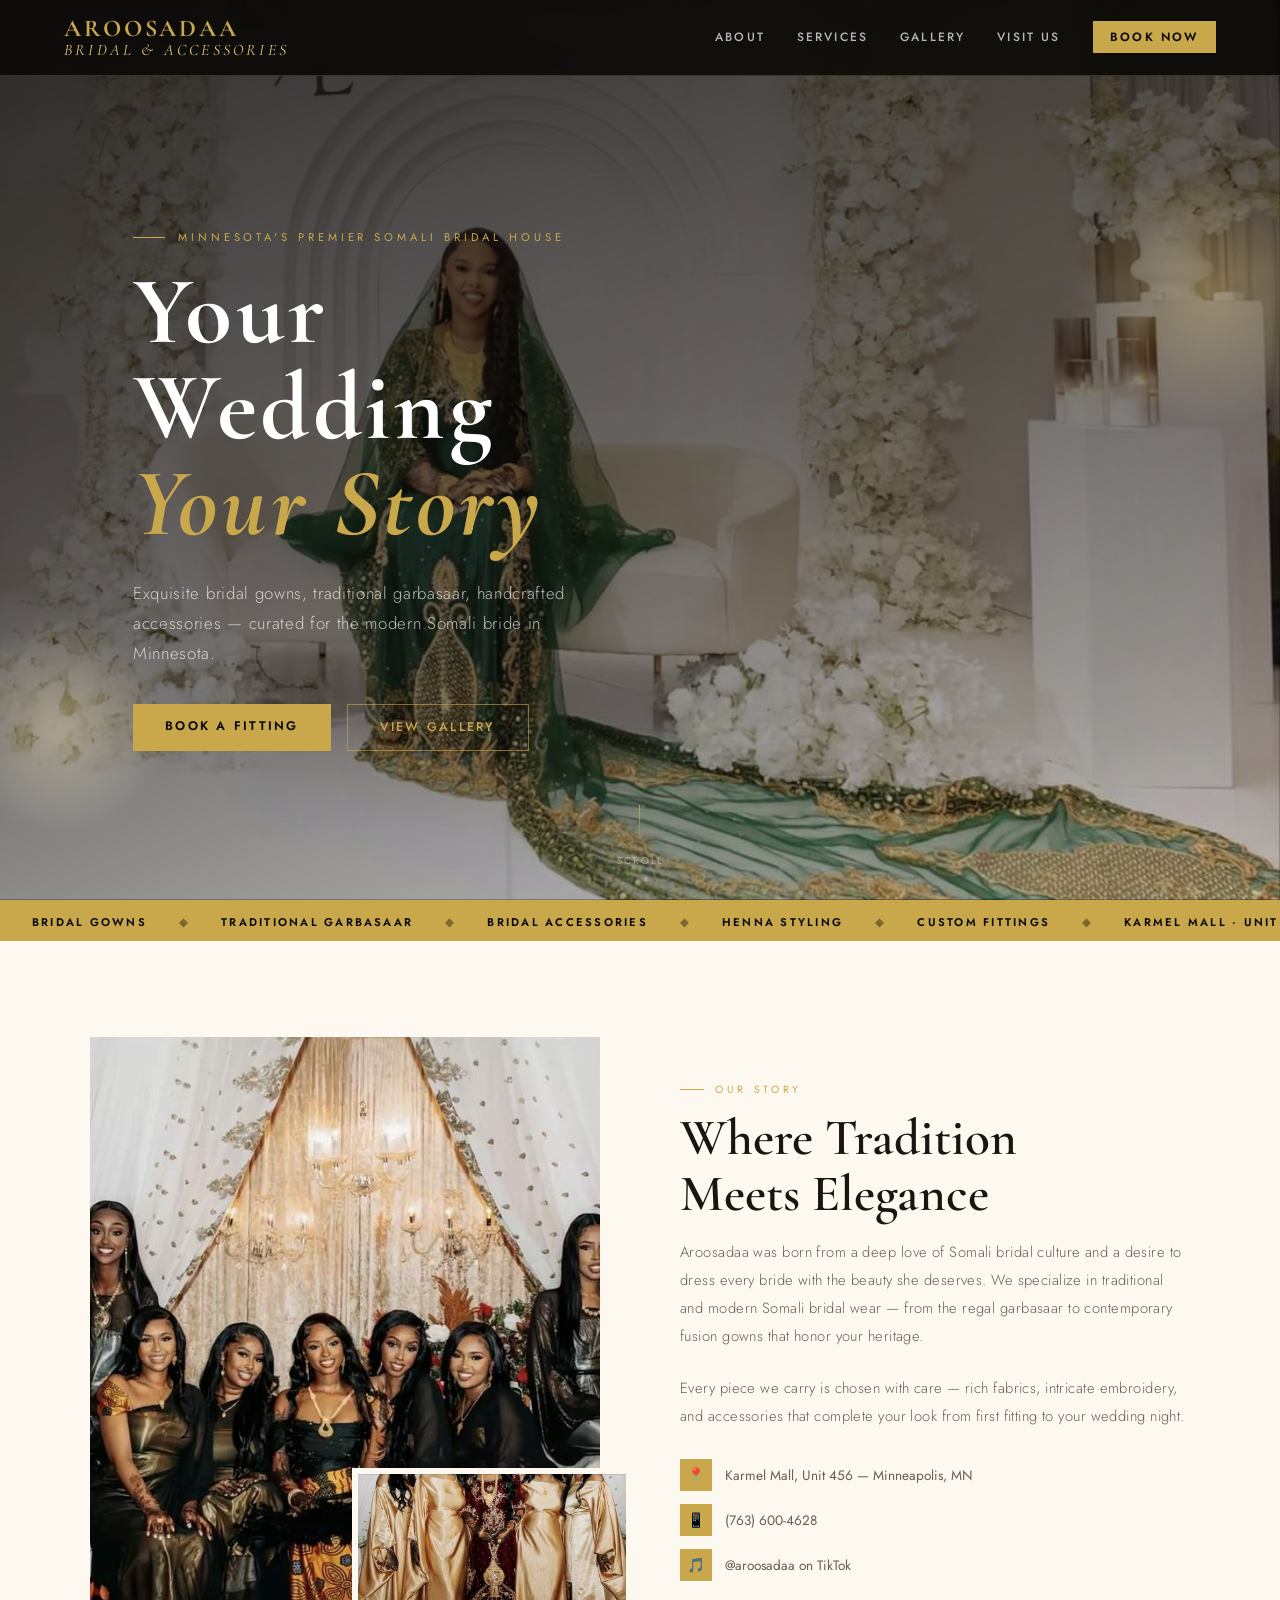
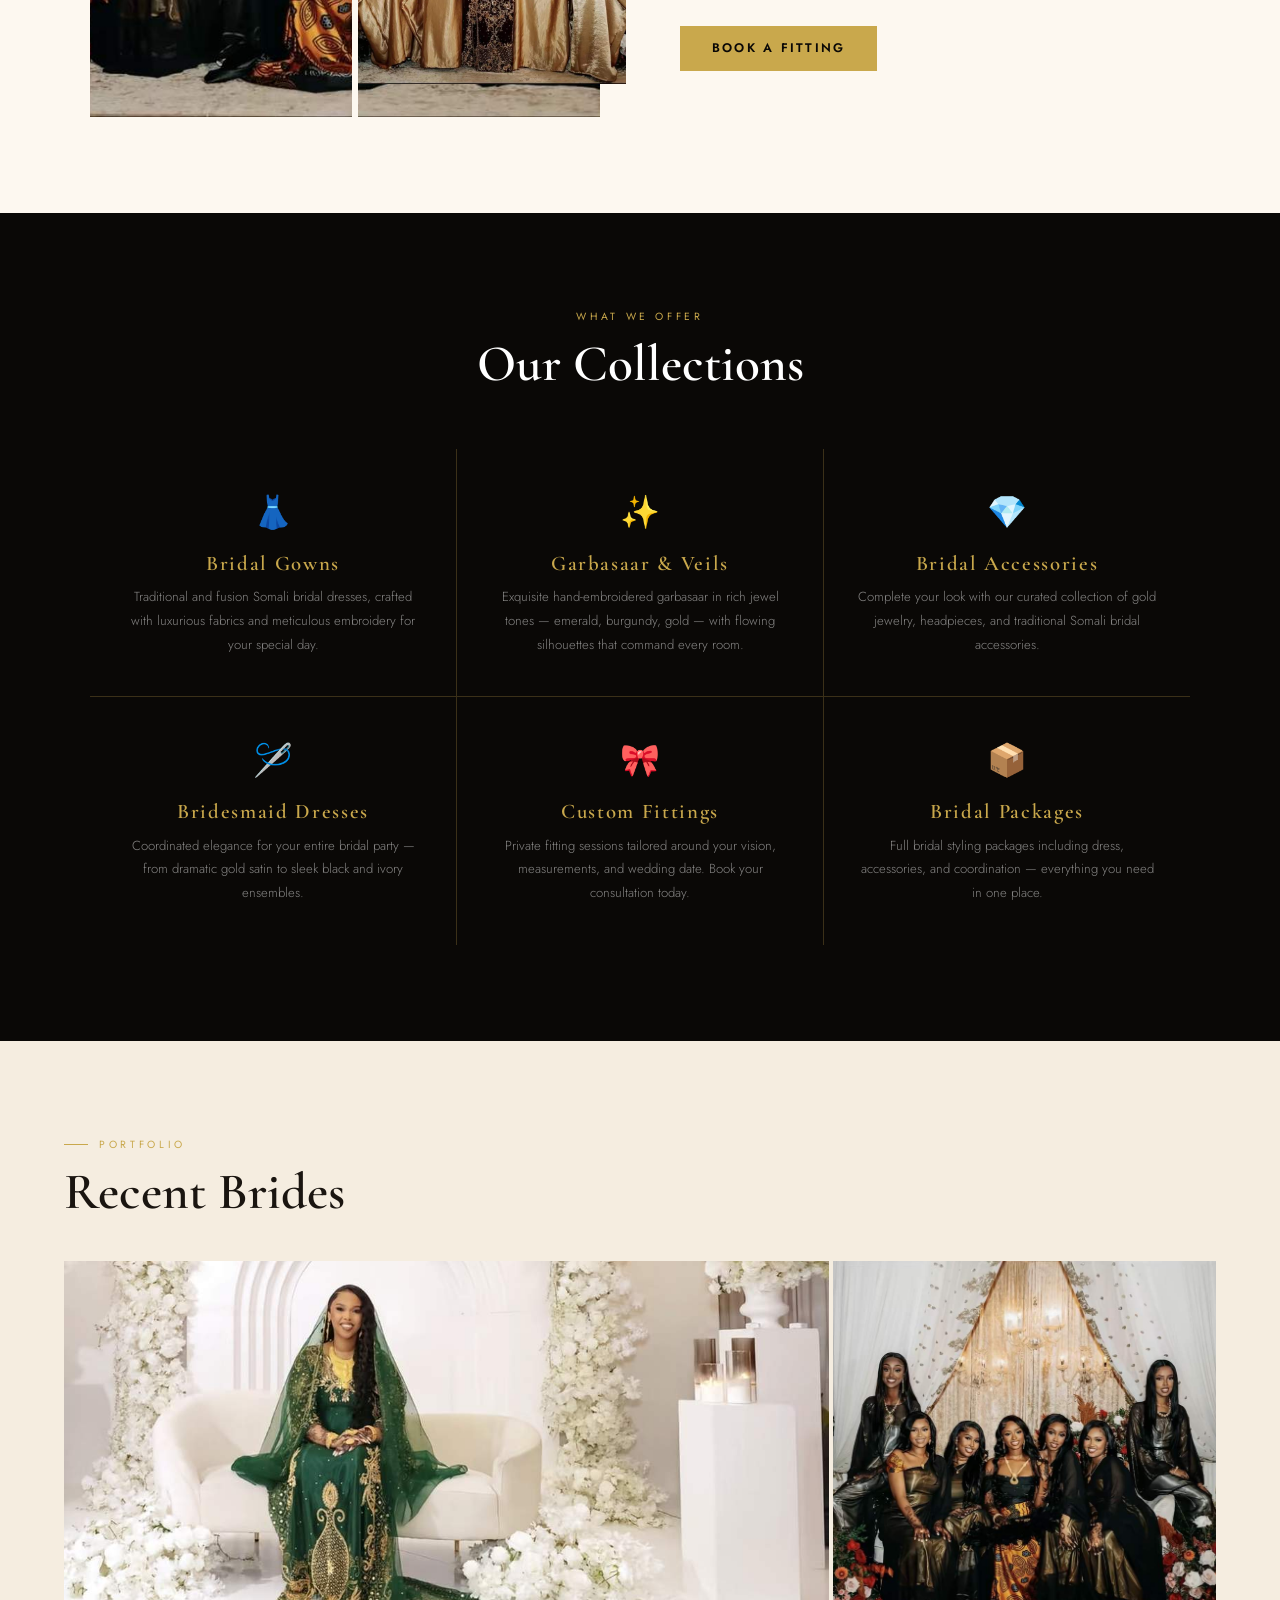
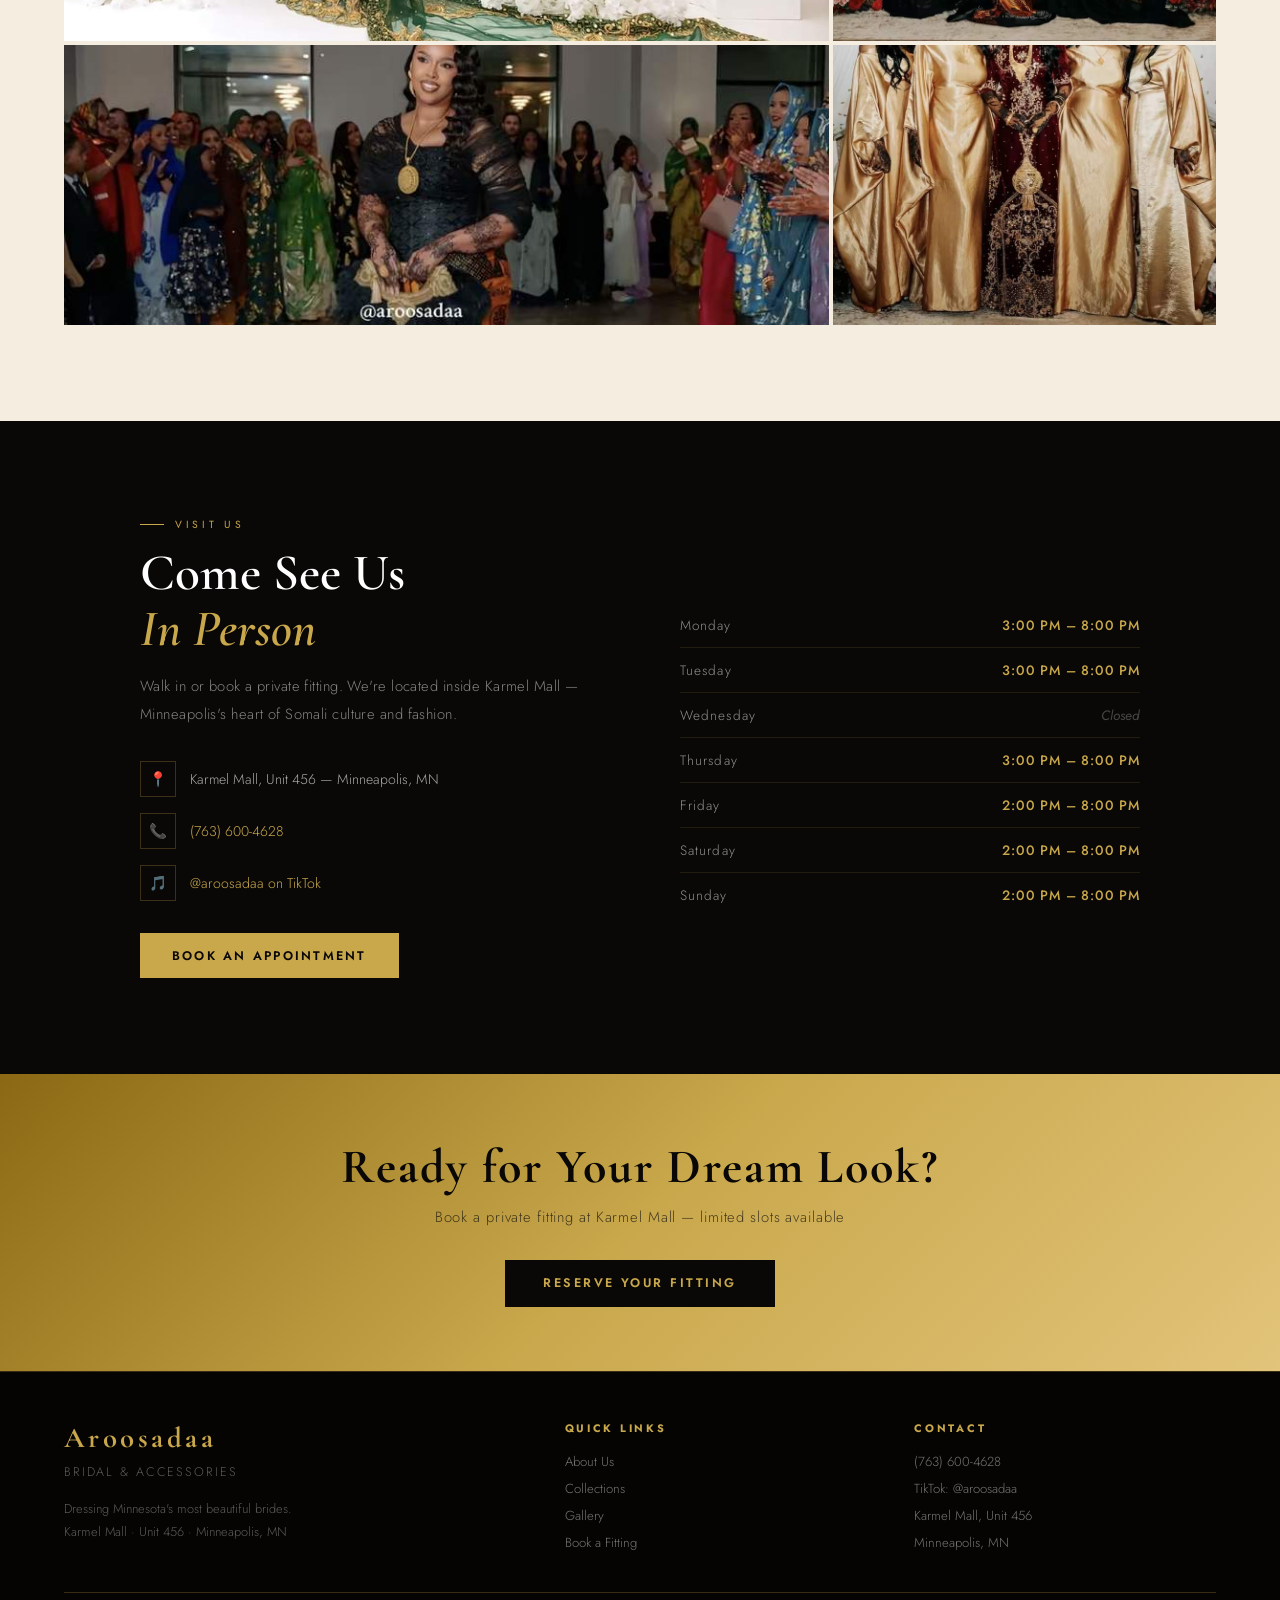
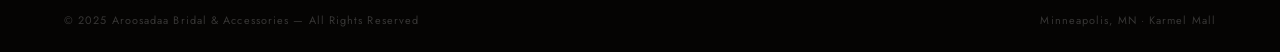
==== commit 63388ce7: "Make transitions visibly dynamic across homepage and booking" ====
--- a/index.html
+++ b/index.html
@@ -23,14 +23,21 @@
   --mid:#6b5d4f;
   --white:#fff;
   --border:rgba(201,168,76,.25);
+  --ease:cubic-bezier(.22,.61,.36,1);
 }
 html{scroll-behavior:smooth}
-body{font-family:'Jost',sans-serif;color:var(--text);background:var(--black);overflow-x:hidden;-webkit-text-size-adjust:100%}
+body{font-family:'Jost',sans-serif;color:var(--text);background:var(--black);overflow-x:hidden;-webkit-text-size-adjust:100%;opacity:0;transform:translateY(14px);transition:opacity .45s ease,transform .45s ease}
+body.page-ready{opacity:1;transform:none}
+body.page-leave{opacity:0;transform:translateY(-12px)}
 img{display:block;width:100%;object-fit:cover}
 a{text-decoration:none;color:inherit}
 
+.page-transition{position:fixed;inset:0;background:radial-gradient(circle at 10% 20%,rgba(226,196,122,.18),transparent 35%),linear-gradient(140deg,rgba(10,8,6,.94),rgba(10,8,6,.99));z-index:999;opacity:0;clip-path:circle(0% at 100% 0%);pointer-events:none;transition:opacity .2s ease,clip-path .6s var(--ease)}
+.page-transition.active{opacity:1;clip-path:circle(160% at 50% 50%)}
+
 /* NAV */
-nav{position:fixed;top:0;left:0;right:0;z-index:300;display:flex;align-items:center;justify-content:space-between;padding:.9rem 5%;background:rgba(10,8,6,.88);backdrop-filter:blur(12px);border-bottom:1px solid var(--border)}
+nav{position:fixed;top:0;left:0;right:0;z-index:300;display:flex;align-items:center;justify-content:space-between;padding:.9rem 5%;background:rgba(10,8,6,.88);backdrop-filter:blur(12px);border-bottom:1px solid var(--border);transition:padding .35s var(--ease),background .35s var(--ease)}
+nav.scrolled{padding:.62rem 5%;background:rgba(10,8,6,.96)}
 .nav-logo{font-family:'Cormorant Garamond',serif;font-size:1.5rem;font-weight:700;color:var(--gold);letter-spacing:.12em;text-transform:uppercase}
 .nav-logo span{font-weight:400;font-style:italic;color:var(--gold-light);font-size:1rem;display:block;letter-spacing:.2em;margin-top:-.2rem}
 .nav-links{display:flex;gap:2rem;align-items:center}
@@ -41,11 +48,21 @@
 .nav-phone{display:none;background:var(--gold);color:var(--black);padding:.4rem 1rem;font-size:.72rem;font-weight:600;letter-spacing:.1em;text-transform:uppercase}
 
 /* HERO */
-.hero{position:relative;height:100svh;min-height:600px;overflow:hidden;margin-top:0}
+.hero{position:relative;height:100svh;min-height:600px;overflow:hidden;margin-top:0;isolation:isolate}
 .hero-bg{position:absolute;inset:0}
 .hero-bg img{width:100%;height:100%;object-fit:cover;object-position:center 20%;transform:scale(1.04);animation:heroZoom 12s ease forwards}
 @keyframes heroZoom{to{transform:scale(1)}}
 .hero-bg::after{content:'';position:absolute;inset:0;background:linear-gradient(160deg,rgba(10,8,6,.85) 0%,rgba(10,8,6,.6) 50%,rgba(10,8,6,.2) 100%)}
+.hero-orb{position:absolute;border-radius:999px;filter:blur(8px);opacity:.45;z-index:1;pointer-events:none;mix-blend-mode:screen;animation:floatOrb 11s ease-in-out infinite}
+.hero-orb.o1{width:260px;height:260px;right:-60px;top:18%;background:radial-gradient(circle,var(--gold) 0%,rgba(201,168,76,.06) 70%)}
+.hero-orb.o2{width:200px;height:200px;left:-40px;bottom:8%;background:radial-gradient(circle,var(--gold-light) 0%,rgba(226,196,122,.03) 75%);animation-delay:1.8s}
+@keyframes floatOrb{0%,100%{transform:translateY(0)}50%{transform:translateY(-16px)}}
+.hero-content > *{opacity:0;transform:translateY(24px)}
+body.page-ready .hero-eyebrow{animation:heroIn .7s var(--ease) .15s forwards}
+body.page-ready .hero h1{animation:heroIn .8s var(--ease) .28s forwards}
+body.page-ready .hero-sub{animation:heroIn .8s var(--ease) .42s forwards}
+body.page-ready .hero-btns{animation:heroIn .8s var(--ease) .56s forwards}
+@keyframes heroIn{to{opacity:1;transform:none}}
 .hero-content{position:relative;z-index:2;height:100%;display:flex;flex-direction:column;justify-content:center;padding:0 6%;padding-top:80px;max-width:700px}
 .hero-eyebrow{font-size:.7rem;letter-spacing:.35em;text-transform:uppercase;color:var(--gold);margin-bottom:1.2rem;display:flex;align-items:center;gap:.8rem}
 .hero-eyebrow::before{content:'';width:32px;height:1px;background:var(--gold)}
@@ -93,9 +110,9 @@
 .services-head .s-label{justify-content:center}
 .services-head .s-label::before{display:none}
 .services-grid{display:grid;grid-template-columns:repeat(3,1fr);gap:1px;background:var(--border);max-width:1100px;margin:0 auto}
-.svc-card{background:var(--black);padding:2.5rem 2rem;text-align:center;transition:background .3s;position:relative;overflow:hidden}
+.svc-card{background:var(--black);padding:2.5rem 2rem;text-align:center;transition:background .3s,transform .35s ease;position:relative;overflow:hidden}
 .svc-card::before{content:'';position:absolute;bottom:0;left:0;right:0;height:2px;background:var(--gold);transform:scaleX(0);transition:transform .4s;transform-origin:left}
-.svc-card:hover{background:#12100d}
+.svc-card:hover{background:#12100d;transform:translateY(-6px)}
 .svc-card:hover::before{transform:scaleX(1)}
 .svc-icon{font-size:2rem;margin-bottom:1rem}
 .svc-name{font-family:'Cormorant Garamond',serif;font-size:1.3rem;font-weight:600;color:var(--gold);margin-bottom:.6rem;letter-spacing:.08em}
@@ -105,9 +122,10 @@
 .gallery{background:var(--warm);padding:6rem 0}
 .gallery-head{padding:0 5%;margin-bottom:2.5rem}
 .gallery-grid{display:grid;grid-template-columns:2fr 1fr;grid-template-rows:380px 280px;gap:4px;padding:0 5%}
-.g-item{overflow:hidden;position:relative}
+.g-item{overflow:hidden;position:relative;transition:transform .35s ease}
 .g-item.span2{grid-column:1/3}
 .g-item img{height:100%;transition:transform .6s ease}
+.g-item:hover{transform:translateY(-4px)}
 .g-item:hover img{transform:scale(1.04)}
 .g-item-overlay{position:absolute;inset:0;background:linear-gradient(to top,rgba(10,8,6,.6) 0%,transparent 50%);opacity:0;transition:opacity .3s}
 .g-item:hover .g-item-overlay{opacity:1}
@@ -177,6 +195,7 @@
 </style>
 </head>
 <body>
+<div class="page-transition" aria-hidden="true"></div>
 
 <nav>
   <div class="nav-logo">Aroosadaa<span>Bridal & Accessories</span></div>
@@ -195,6 +214,8 @@
   <div class="hero-bg">
     <img src="[data-uri]